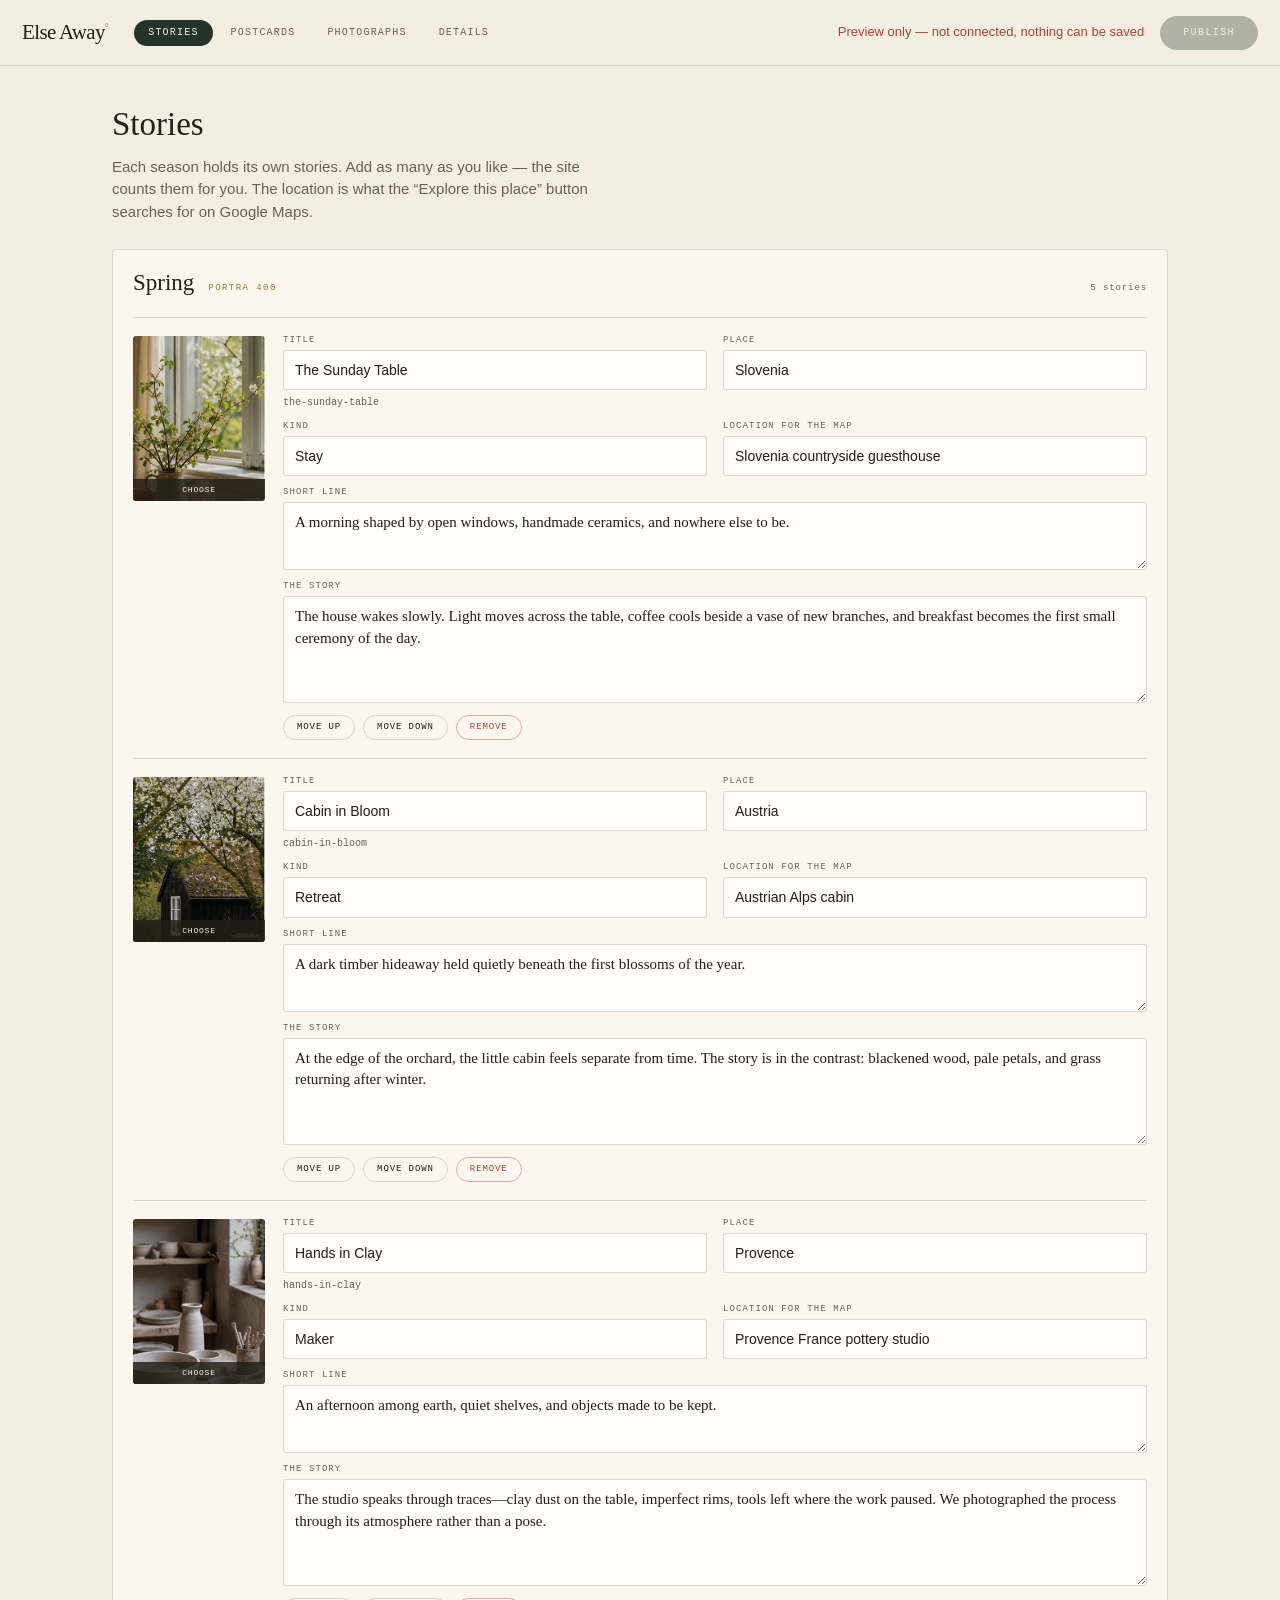
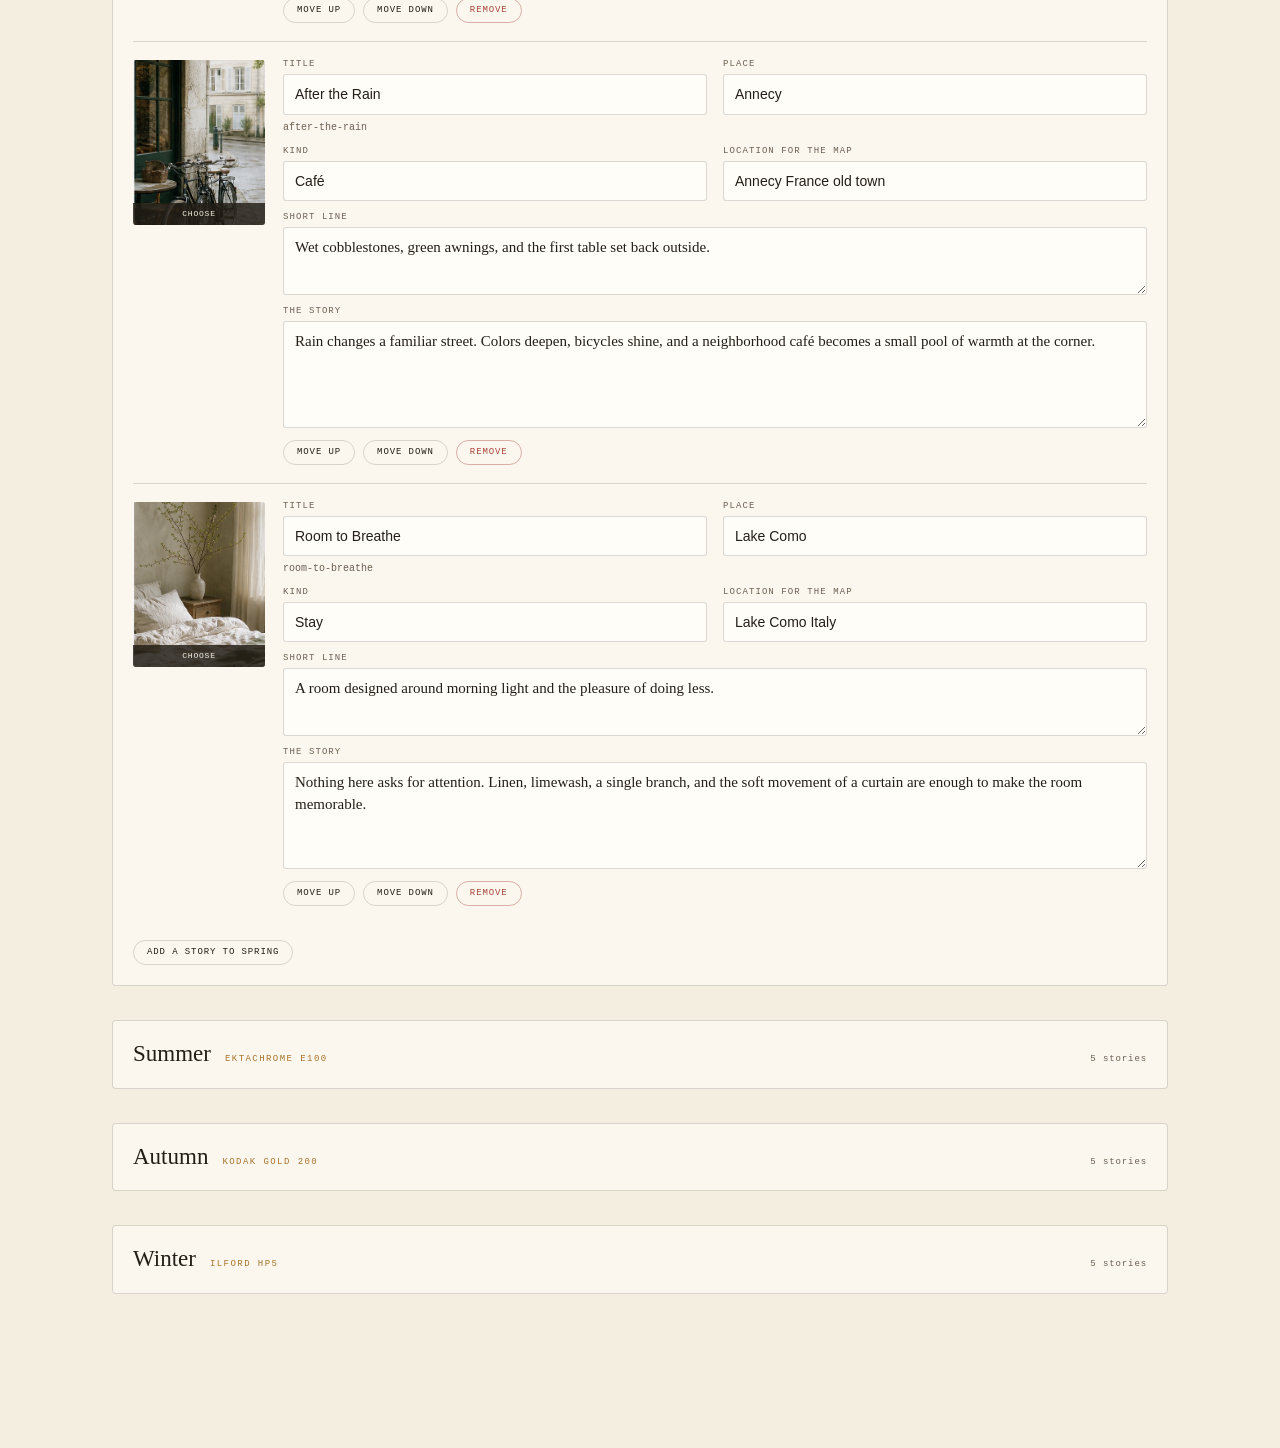
==== admin/index.html @ 86875aea "Phase 4: the studio, and the backend it runs on Everything that does not need a Cloudflare account, " ====
<!doctype html>
<html lang="en">
<head>
  <meta charset="utf-8">
  <meta name="viewport" content="width=device-width, initial-scale=1">
  <meta name="robots" content="noindex, nofollow">
  <title>Else Away — Studio</title>
  <link rel="icon" href="../assets/favicon.svg" type="image/svg+xml">
  <link rel="stylesheet" href="admin.css">
  <script src="admin.js" type="module" defer></script>
</head>
<body>
  <a class="skip-link" href="#workspace">Skip to the editor</a>

  <header class="bar">
    <span class="wordmark">Else Away<i>°</i></span>
    <nav class="tabs" aria-label="Sections">
      <button type="button" class="tab" data-view="stories" aria-current="true">Stories</button>
      <button type="button" class="tab" data-view="postcards">Postcards</button>
      <button type="button" class="tab" data-view="photos">Photographs</button>
      <button type="button" class="tab" data-view="details">Details</button>
    </nav>
    <div class="bar-actions">
      <p class="status" role="status" data-status></p>
      <button type="button" class="publish" data-publish disabled>Publish</button>
    </div>
  </header>

  <main id="workspace" class="workspace" data-workspace>
    <p class="loading">Opening your studio…</p>
  </main>

  <div class="dialog-backdrop" data-picker hidden>
    <div class="dialog" role="dialog" aria-modal="true" aria-labelledby="picker-title">
      <div class="dialog-head">
        <h2 id="picker-title">Choose a photograph</h2>
        <button type="button" class="ghost" data-picker-close>Close</button>
      </div>
      <label class="upload">
        <input type="file" accept="image/*" multiple data-upload-input>
        <span>Upload from your computer</span>
        <small>Large photographs are resized before they are sent, so this works on any connection.</small>
      </label>
      <div class="picker-grid" data-picker-grid></div>
    </div>
  </div>
</body>
</html>
---- admin/admin.css ----
/* The studio. It borrows the site's paper, ink and serif so that editing Else
   Away feels like part of Else Away, but it stays plainer than the site: this
   is a workroom, not a shopfront. */

:root {
  --paper: #f4eee1;
  --card: #fbf7ee;
  --ink: #231e17;
  --muted: #6b6052;
  --line: rgba(35, 30, 23, .16);
  --green: #25342b;
  --amber: #a8742c;
  --danger: #a8443a;
  --serif: Iowan Old Style, Baskerville, "Times New Roman", serif;
  --sans: Inter, "Helvetica Neue", Arial, sans-serif;
  --mono: ui-monospace, "SF Mono", SFMono-Regular, Menlo, Consolas, monospace;
}

* { box-sizing: border-box; }
body { margin: 0; background: var(--paper); color: var(--ink); font: 15px/1.5 var(--sans); }
h1, h2, h3 { font-family: var(--serif); font-weight: 400; }
button { font: inherit; color: inherit; cursor: pointer; }
:where(a, button, input, textarea, select):focus-visible { outline: 2px solid var(--ink); outline-offset: 3px; }

.skip-link { position: fixed; z-index: 100; top: 8px; left: 8px; padding: 10px 14px; background: white; transform: translateY(-150%); }
.skip-link:focus { transform: none; }

.bar { position: sticky; z-index: 20; top: 0; display: flex; gap: 26px; align-items: center; padding: 0 22px; height: 66px; background: rgba(244,238,225,.94); backdrop-filter: blur(12px); border-bottom: 1px solid var(--line); }
.wordmark { font: 21px var(--serif); letter-spacing: -.03em; }
.wordmark i { color: var(--amber); font-style: normal; font-size: 10px; vertical-align: super; }
.tabs { display: flex; gap: 4px; }
.tab { padding: 8px 14px; border: 0; border-radius: 999px; background: transparent; color: var(--muted); font: 500 10px/1 var(--mono); letter-spacing: .12em; text-transform: uppercase; }
.tab:hover { color: var(--ink); }
.tab[aria-current="true"] { background: var(--green); color: #f1ead9; }
.bar-actions { display: flex; gap: 16px; align-items: center; margin-left: auto; }
.status { margin: 0; color: var(--muted); font: 500 10px/1.4 var(--mono); letter-spacing: .08em; text-transform: uppercase; }
.status[data-tone="error"] { color: var(--danger); text-transform: none; letter-spacing: 0; font-family: var(--sans); font-size: 13px; }
.status[data-tone="saved"] { color: var(--green); }
.publish { padding: 11px 22px; border: 1px solid var(--green); border-radius: 999px; background: var(--green); color: #f1ead9; font: 500 10px/1 var(--mono); letter-spacing: .14em; text-transform: uppercase; transition: opacity .2s; }
.publish[disabled] { opacity: .32; cursor: default; }

.workspace { max-width: 1100px; margin: 0 auto; padding: 34px 22px 120px; }
.loading { color: var(--muted); font-style: italic; font-family: var(--serif); }
.view-head { margin-bottom: 26px; }
.view-head h1 { margin: 0 0 6px; font-size: 33px; }
.view-head p { margin: 0; max-width: 60ch; color: var(--muted); }

.season { margin-bottom: 34px; border: 1px solid var(--line); border-radius: 4px; background: var(--card); }
.season > summary { display: flex; gap: 14px; align-items: baseline; padding: 16px 20px; cursor: pointer; }
.season > summary h2 { margin: 0; font-size: 23px; }
.season-film { color: var(--amber); font: 500 9px/1 var(--mono); letter-spacing: .16em; text-transform: uppercase; }
.season-tally { margin-left: auto; color: var(--muted); font: 500 9px/1 var(--mono); letter-spacing: .1em; }
.season-body { padding: 0 20px 20px; }

.card { display: grid; grid-template-columns: 132px minmax(0, 1fr); gap: 18px; padding: 18px 0; border-top: 1px solid var(--line); }
.thumb { position: relative; aspect-ratio: 4 / 5; overflow: hidden; border-radius: 3px; background: #e6ded0; }
.thumb img { display: block; width: 100%; height: 100%; object-fit: cover; }
.thumb button { position: absolute; inset: auto 0 0; padding: 7px; border: 0; background: rgba(35,30,23,.82); color: #f4eee1; font: 500 8px/1 var(--mono); letter-spacing: .1em; text-transform: uppercase; }
.thumb.is-empty { display: grid; place-items: center; border: 1px dashed var(--line); }

.fields { display: grid; grid-template-columns: repeat(2, minmax(0, 1fr)); gap: 12px 16px; }
.field { display: flex; flex-direction: column; gap: 5px; }
.field.wide { grid-column: 1 / -1; }
.field label { color: var(--muted); font: 500 9px/1 var(--mono); letter-spacing: .12em; text-transform: uppercase; }
.field input, .field textarea, .field select { padding: 9px 11px; border: 1px solid var(--line); border-radius: 3px; background: #fffdf8; color: var(--ink); font: 14px/1.45 var(--sans); }
.field textarea { resize: vertical; min-height: 68px; font-family: var(--serif); font-size: 15px; }
.field small { color: var(--muted); font-size: 11px; }
.field .slug-note { font-family: var(--mono); font-size: 10px; }

.row-actions { display: flex; gap: 8px; grid-column: 1 / -1; }
.ghost { padding: 7px 13px; border: 1px solid var(--line); border-radius: 999px; background: transparent; font: 500 9px/1 var(--mono); letter-spacing: .1em; text-transform: uppercase; }
.ghost:hover { border-color: var(--ink); }
.ghost.danger { color: var(--danger); border-color: rgba(168,68,58,.4); }
.ghost.danger:hover { border-color: var(--danger); }
.add { margin-top: 16px; }

.problems { margin: 0 0 22px; padding: 14px 18px; border-left: 3px solid var(--danger); background: rgba(168,68,58,.07); }
.problems h2 { margin: 0 0 7px; font-size: 15px; font-family: var(--sans); font-weight: 600; }
.problems ul { margin: 0; padding-left: 18px; }
.problems li { color: var(--danger); font-size: 13px; }

.dialog-backdrop { position: fixed; inset: 0; z-index: 40; display: grid; place-items: center; padding: 22px; background: rgba(35,30,23,.55); }
.dialog-backdrop[hidden] { display: none; }
.dialog { width: min(880px, 100%); max-height: 86vh; overflow-y: auto; padding: 22px; border-radius: 5px; background: var(--paper); }
.dialog-head { display: flex; align-items: center; justify-content: space-between; margin-bottom: 16px; }
.dialog-head h2 { margin: 0; font-size: 24px; }
.upload { display: block; padding: 20px; margin-bottom: 20px; border: 1px dashed var(--line); border-radius: 4px; text-align: center; cursor: pointer; }
.upload input { display: block; margin: 0 auto 10px; }
.upload span { display: block; font-family: var(--serif); font-size: 17px; }
.upload small { color: var(--muted); font-size: 12px; }
.picker-grid { display: grid; grid-template-columns: repeat(auto-fill, minmax(132px, 1fr)); gap: 12px; }
.picker-grid button { padding: 0; border: 1px solid var(--line); border-radius: 3px; overflow: hidden; background: none; }
.picker-grid button:hover { border-color: var(--ink); }
.picker-grid img { display: block; width: 100%; aspect-ratio: 1; object-fit: cover; }
.picker-empty { grid-column: 1 / -1; color: var(--muted); font-style: italic; font-family: var(--serif); }

@media (max-width: 820px) {
  .bar { flex-wrap: wrap; height: auto; padding: 12px 16px; gap: 12px; }
  .tabs { order: 3; width: 100%; overflow-x: auto; }
  .bar-actions { margin-left: auto; }
  .card { grid-template-columns: 1fr; }
  .thumb { width: 148px; }
  .fields { grid-template-columns: 1fr; }
}

@media (prefers-reduced-motion: reduce) {
  * { transition-duration: .01ms !important; animation-duration: .01ms !important; }
}
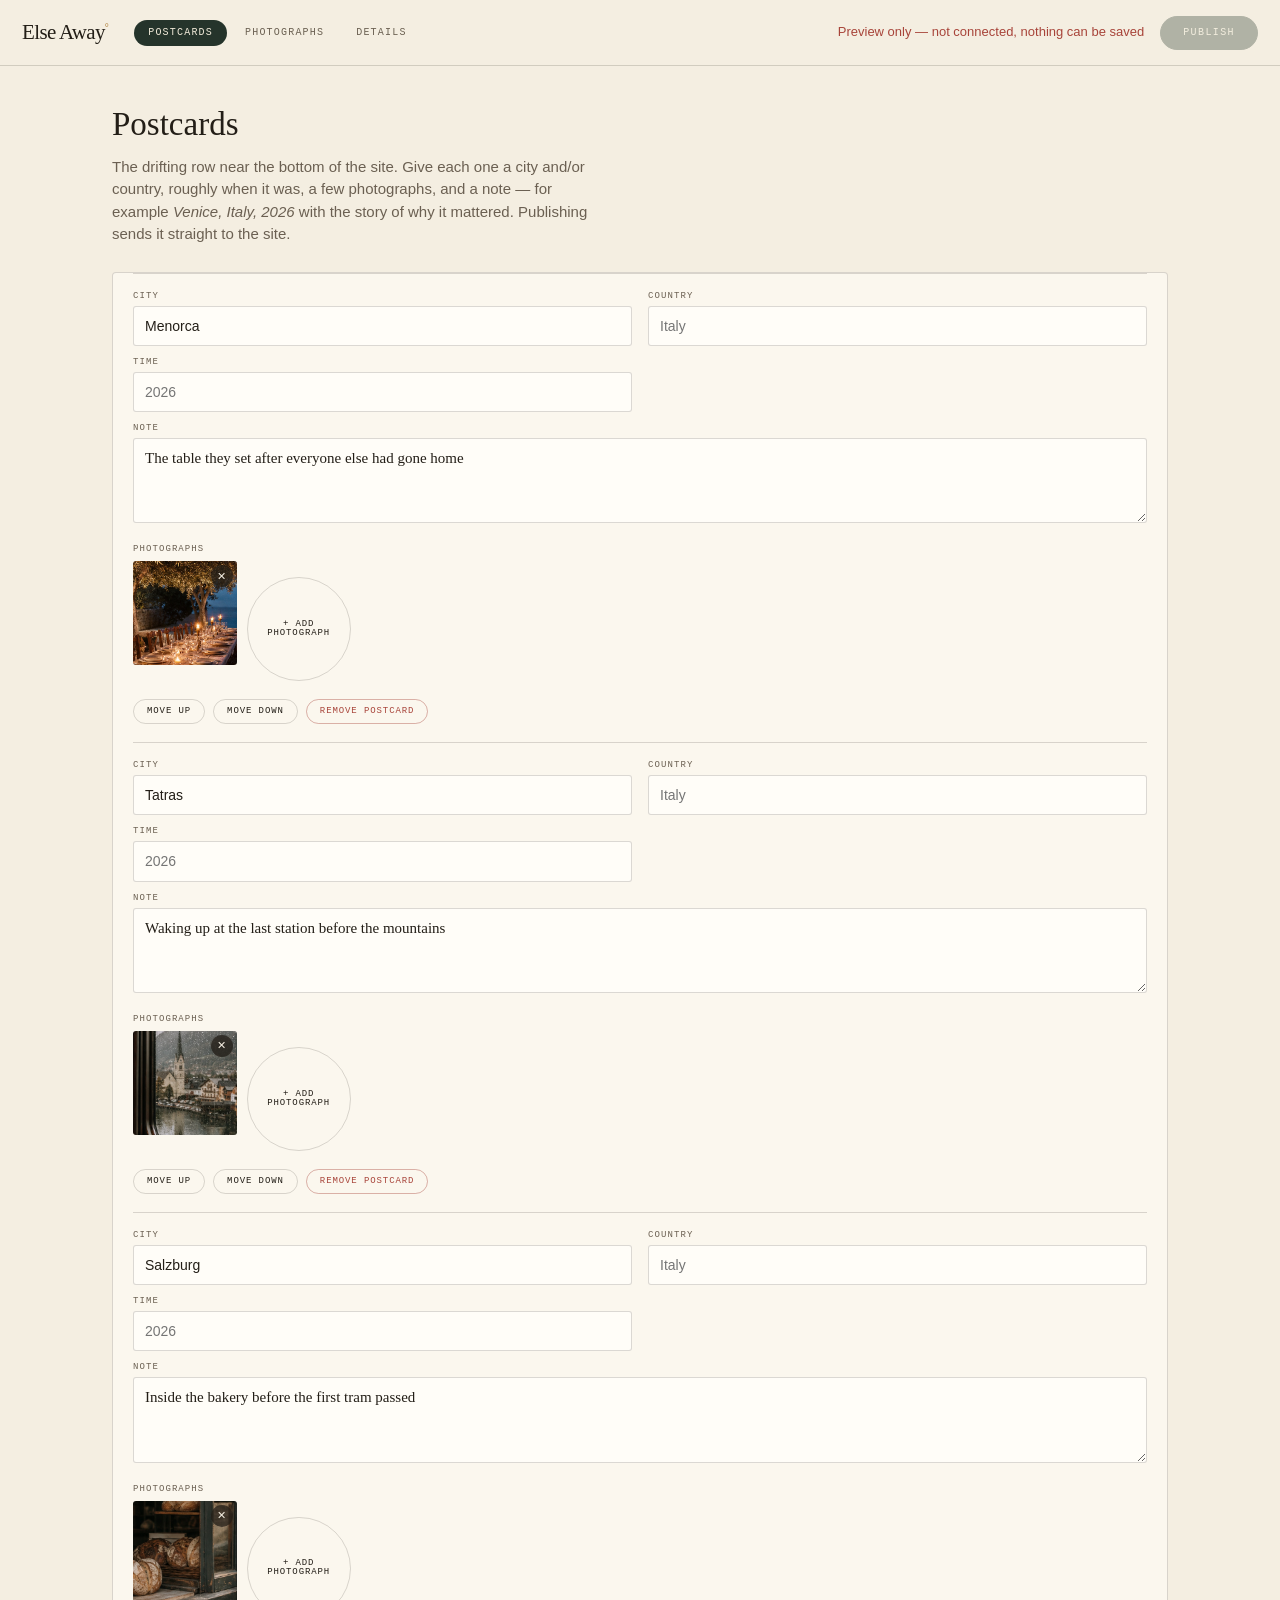
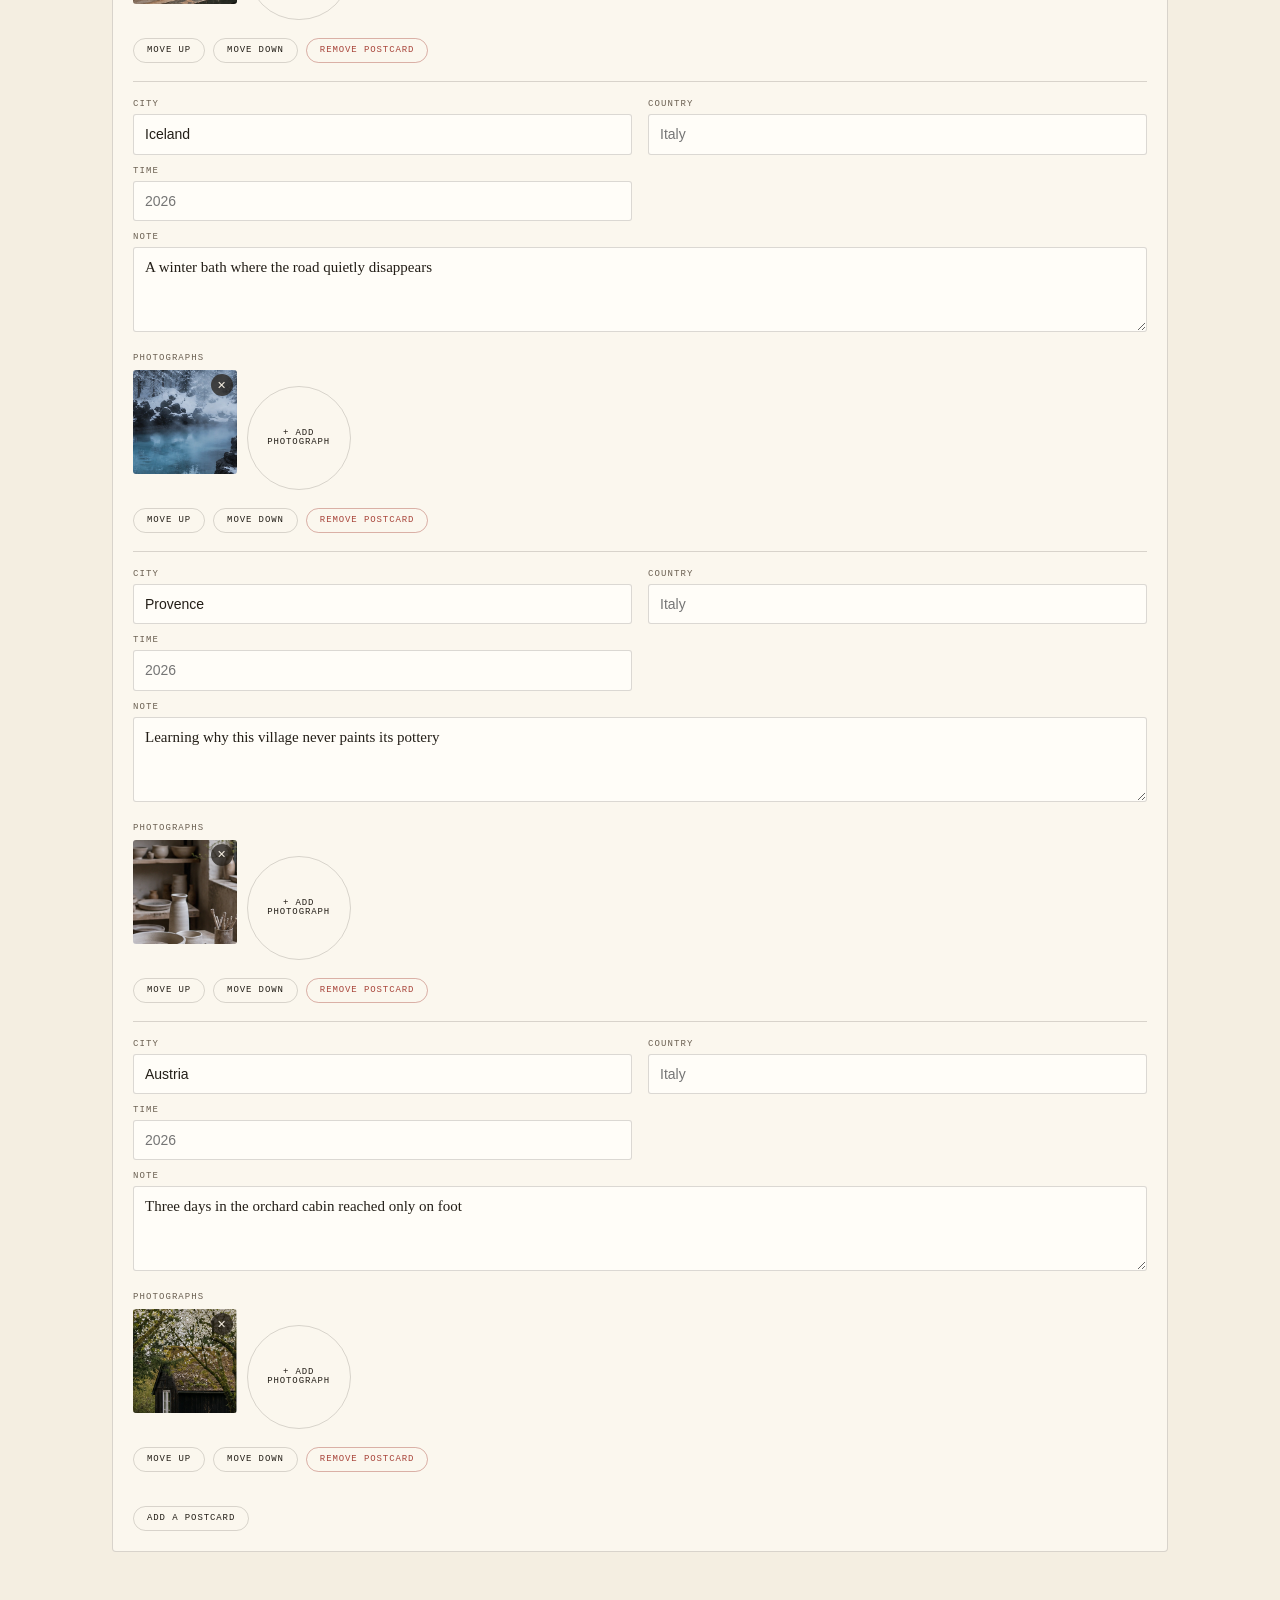
==== commit b6ef4249: "Replace About Me photo, add a second polaroid, and rebuild Postcards - About Me: swap the mirror pol" ====
--- a/admin/index.html
+++ b/admin/index.html
@@ -15,8 +15,7 @@
   <header class="bar">
     <span class="wordmark">Else Away<i>°</i></span>
     <nav class="tabs" aria-label="Sections">
-      <button type="button" class="tab" data-view="stories" aria-current="true">Stories</button>
-      <button type="button" class="tab" data-view="postcards">Postcards</button>
+      <button type="button" class="tab" data-view="postcards" aria-current="true">Postcards</button>
       <button type="button" class="tab" data-view="photos">Photographs</button>
       <button type="button" class="tab" data-view="details">Details</button>
     </nav>
--- a/admin/admin.css
+++ b/admin/admin.css
@@ -74,6 +74,18 @@
 .ghost.danger:hover { border-color: var(--danger); }
 .add { margin-top: 16px; }
 
+/* Postcards have no thumbnail column — their photographs are a gallery of
+   their own, shown beneath the fields instead of beside them. */
+.postcard-card { grid-template-columns: 1fr; }
+.photo-field { grid-column: 1 / -1; display: flex; flex-direction: column; gap: 7px; margin-top: 4px; }
+.photo-field > label { color: var(--muted); font: 500 9px/1 var(--mono); letter-spacing: .12em; text-transform: uppercase; }
+.photo-grid { display: grid; grid-template-columns: repeat(auto-fill, minmax(100px, 1fr)); gap: 10px; }
+.photo-thumb { position: relative; aspect-ratio: 1; overflow: hidden; border-radius: 3px; background: #e6ded0; }
+.photo-thumb img { display: block; width: 100%; height: 100%; object-fit: cover; }
+.photo-thumb button { position: absolute; top: 4px; right: 4px; width: 22px; height: 22px; padding: 0; border: 0; border-radius: 50%; background: rgba(35,30,23,.75); color: #f4eee1; font-size: 11px; line-height: 1; }
+.photo-thumb button:hover { background: var(--danger); }
+.photo-add { aspect-ratio: 1; display: grid; place-items: center; text-align: center; }
+
 .problems { margin: 0 0 22px; padding: 14px 18px; border-left: 3px solid var(--danger); background: rgba(168,68,58,.07); }
 .problems h2 { margin: 0 0 7px; font-size: 15px; font-family: var(--sans); font-weight: 600; }
 .problems ul { margin: 0; padding-left: 18px; }
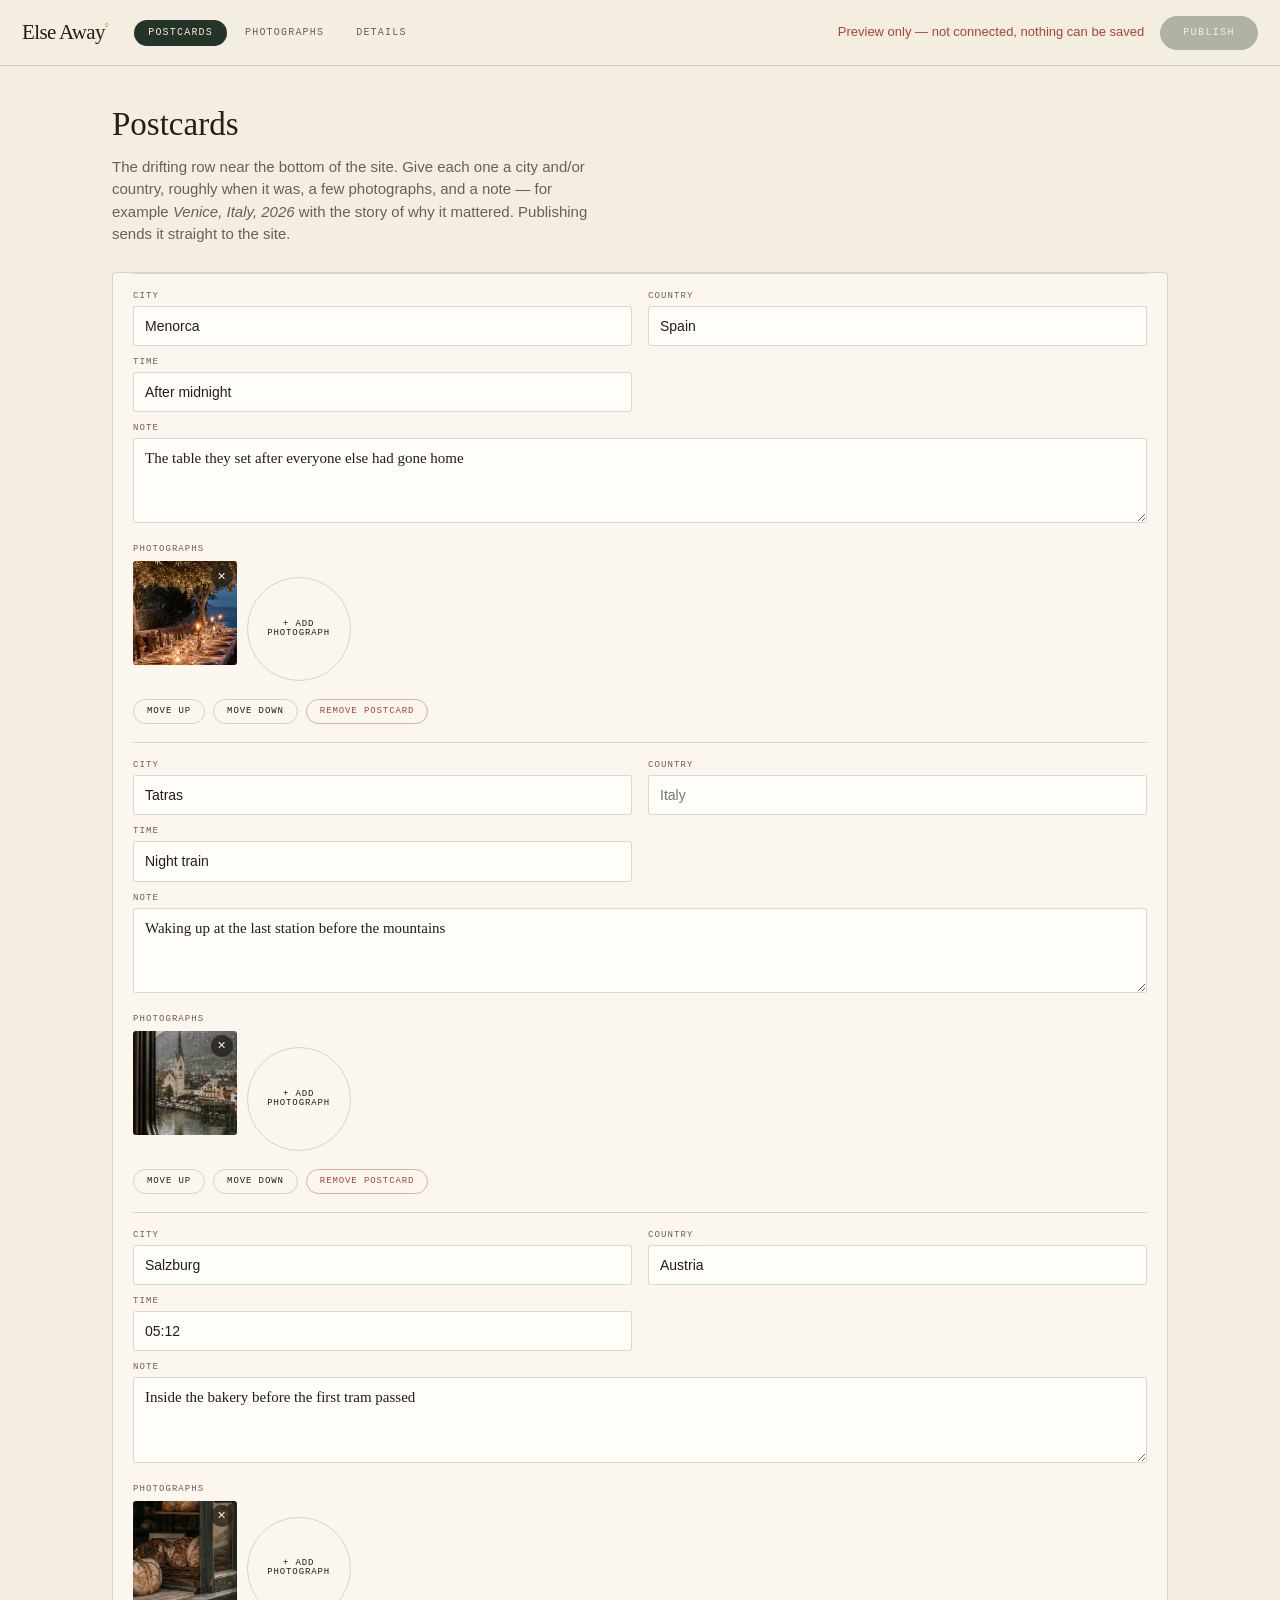
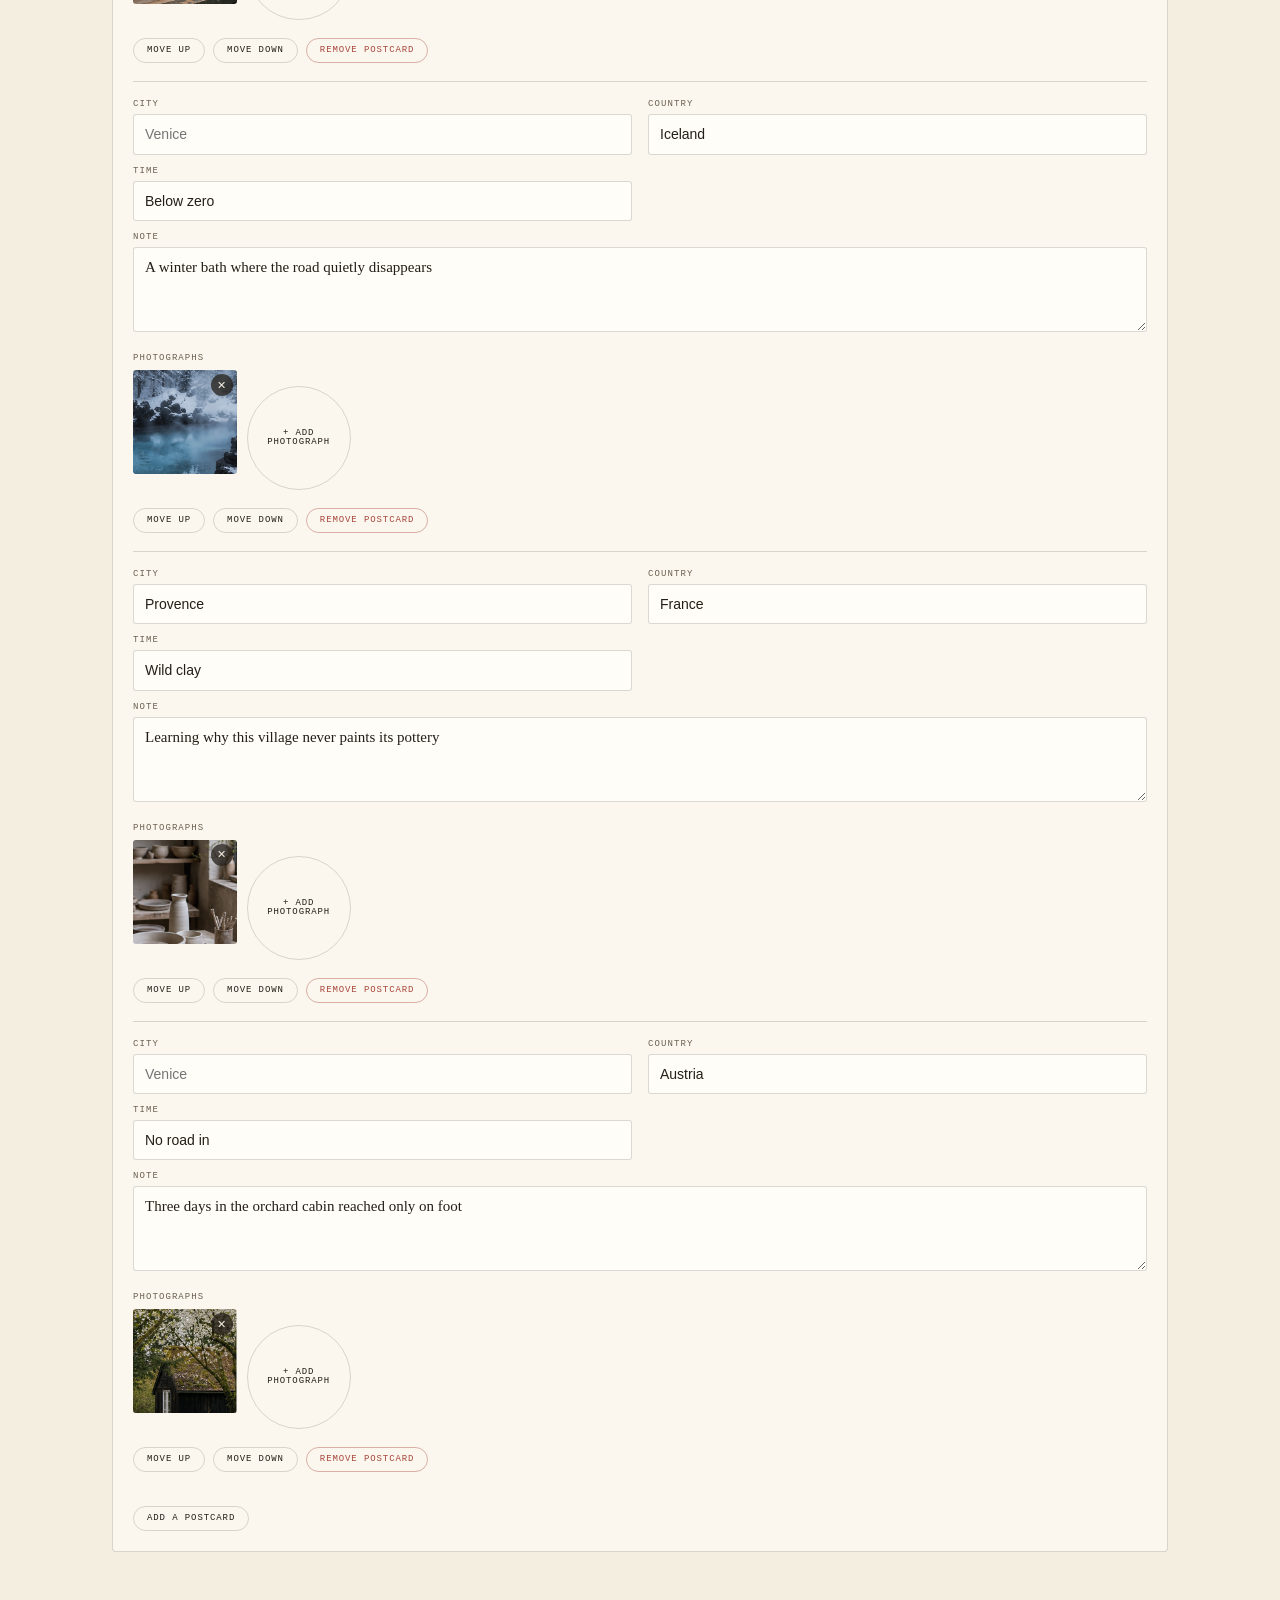
==== commit 62b04806: "Version assets to prevent stale browser cache" ====
--- a/admin/index.html
+++ b/admin/index.html
@@ -6,8 +6,9 @@
   <meta name="robots" content="noindex, nofollow">
   <title>Else Away — Studio</title>
   <link rel="icon" href="../assets/favicon.svg" type="image/svg+xml">
-  <link rel="stylesheet" href="admin.css">
-  <script src="admin.js" type="module" defer></script>
+  <!-- Bump this asset version whenever Studio CSS or JavaScript changes. -->
+  <link rel="stylesheet" href="/admin/admin.css?v=20260803.1">
+  <script src="/admin/admin.js?v=20260803.1" type="module" defer></script>
 </head>
 <body>
   <a class="skip-link" href="#workspace">Skip to the editor</a>
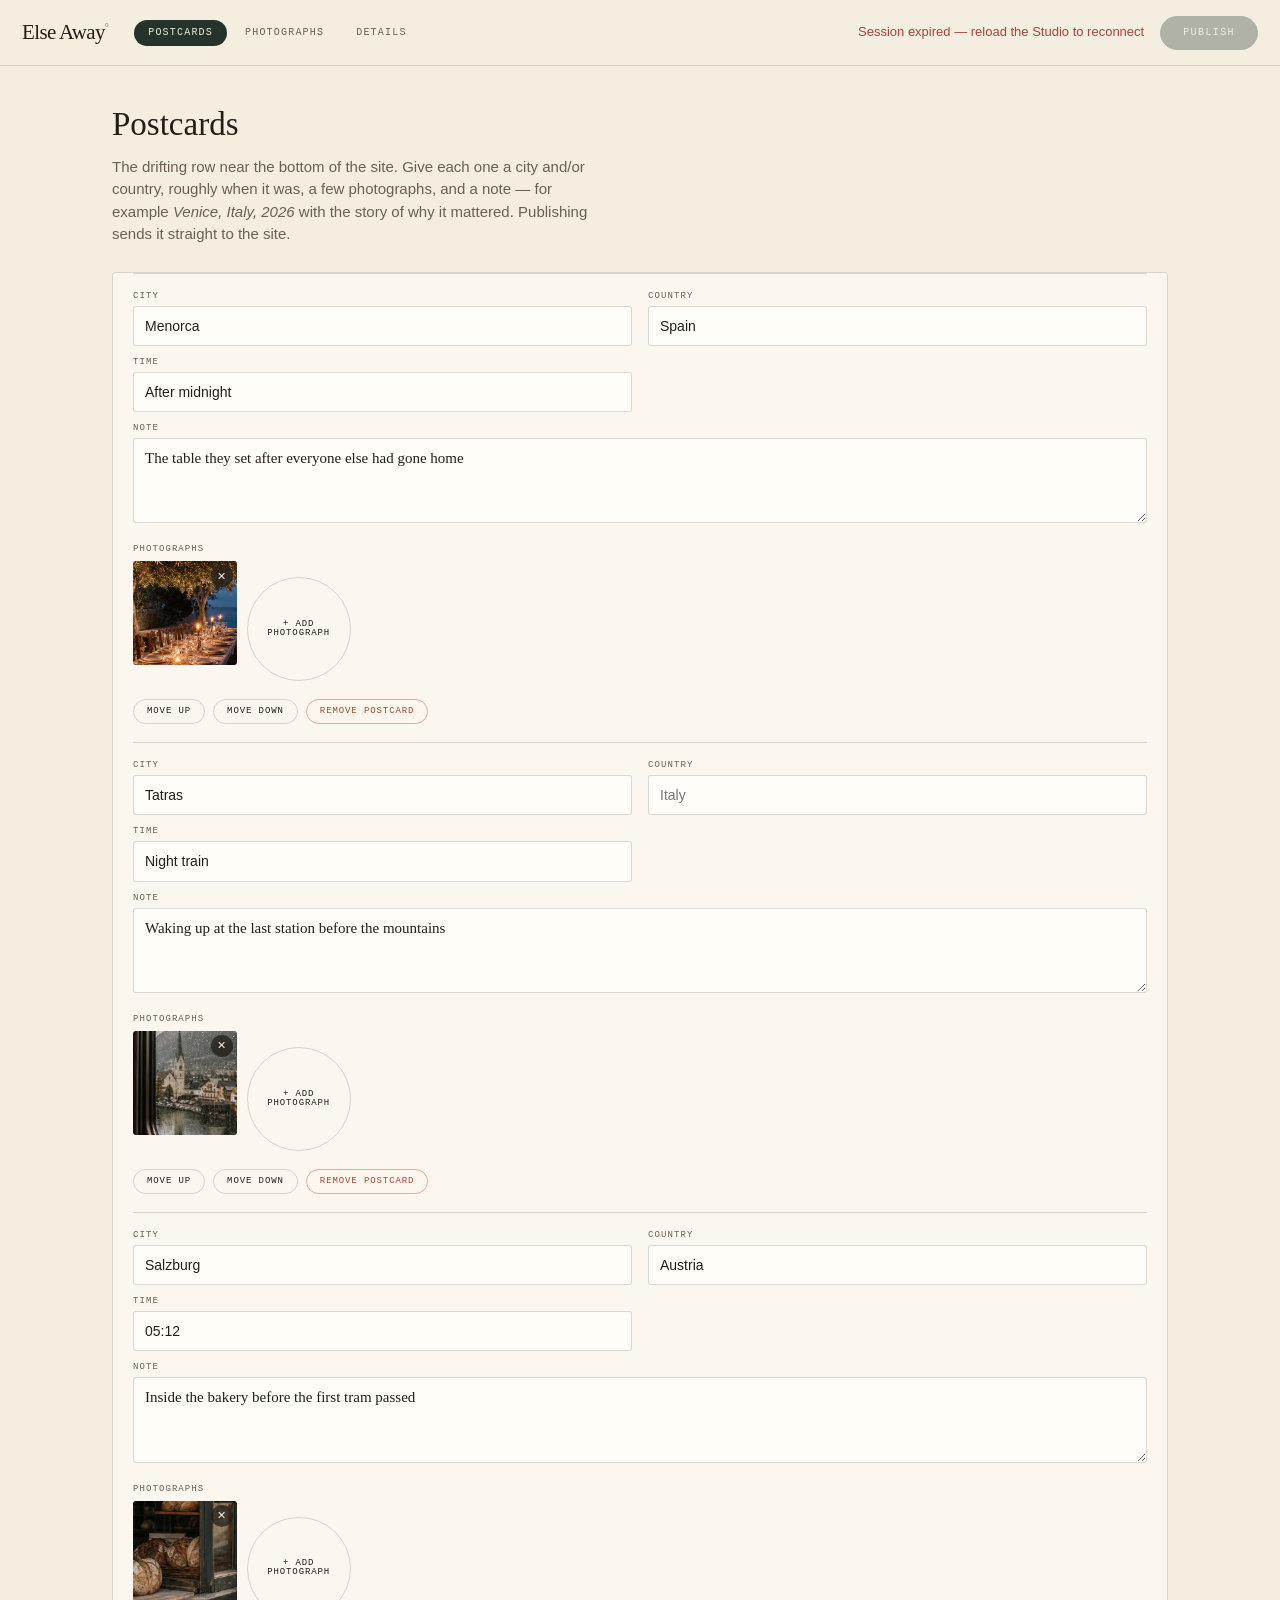
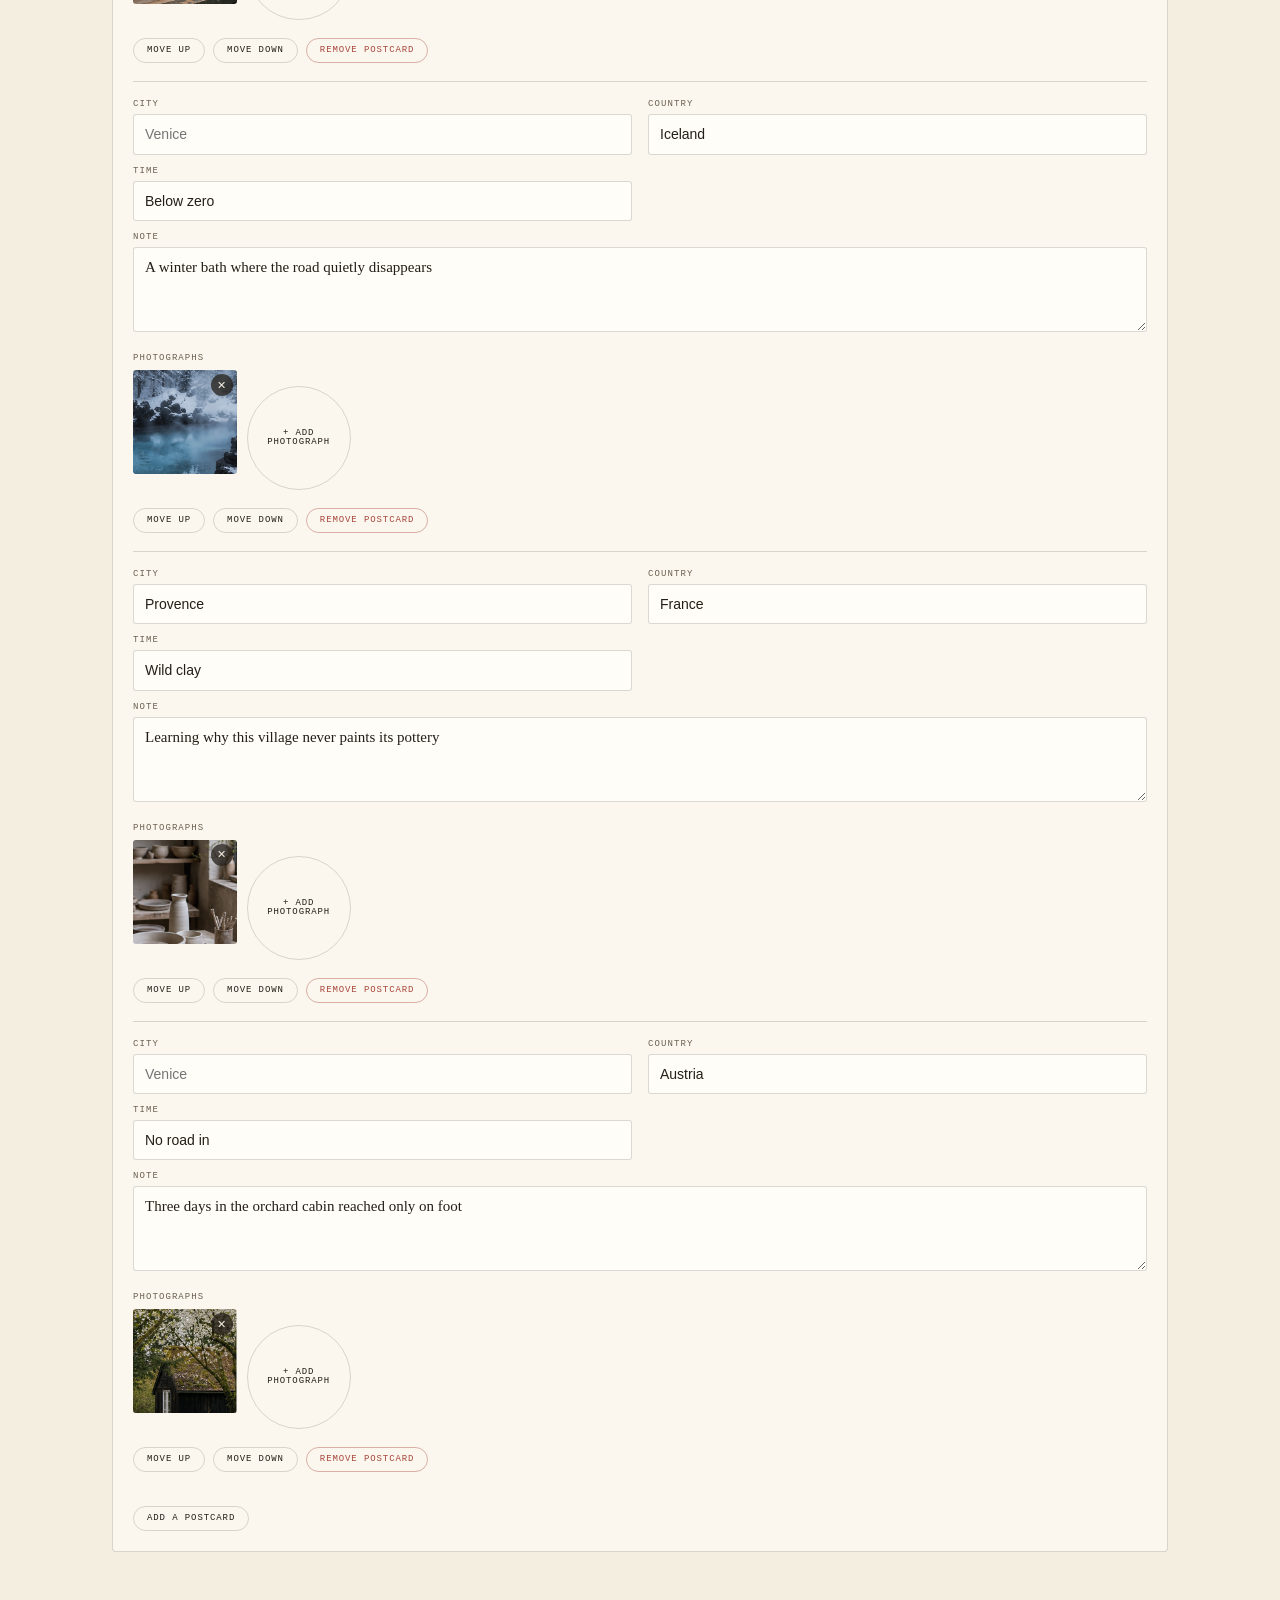
==== commit 749409f7: "Make photo uploads clear and Safari compatible" ====
--- a/admin/index.html
+++ b/admin/index.html
@@ -7,8 +7,8 @@
   <title>Else Away — Studio</title>
   <link rel="icon" href="../assets/favicon.svg" type="image/svg+xml">
   <!-- Bump this asset version whenever Studio CSS or JavaScript changes. -->
-  <link rel="stylesheet" href="/admin/admin.css?v=20260803.1">
-  <script src="/admin/admin.js?v=20260803.1" type="module" defer></script>
+  <link rel="stylesheet" href="/admin/admin.css?v=20260803.2">
+  <script src="/admin/admin.js?v=20260803.2" type="module" defer></script>
 </head>
 <body>
   <a class="skip-link" href="#workspace">Skip to the editor</a>
@@ -38,9 +38,11 @@
       </div>
       <label class="upload">
         <input type="file" accept="image/*" multiple data-upload-input>
-        <span>Upload from your computer</span>
-        <small>Large photographs are resized before they are sent, so this works on any connection.</small>
+        <span class="upload-action" data-upload-action>Choose &amp; upload photographs</span>
+        <span class="upload-title">From your computer</span>
+        <small>Upload starts automatically after you choose. Large photographs are resized before they are sent.</small>
       </label>
+      <button type="button" class="reconnect" data-reconnect hidden>Reload Studio to reconnect</button>
       <div class="picker-grid" data-picker-grid></div>
     </div>
   </div>
--- a/admin/admin.css
+++ b/admin/admin.css
@@ -96,10 +96,18 @@
 .dialog { width: min(880px, 100%); max-height: 86vh; overflow-y: auto; padding: 22px; border-radius: 5px; background: var(--paper); }
 .dialog-head { display: flex; align-items: center; justify-content: space-between; margin-bottom: 16px; }
 .dialog-head h2 { margin: 0; font-size: 24px; }
-.upload { display: block; padding: 20px; margin-bottom: 20px; border: 1px dashed var(--line); border-radius: 4px; text-align: center; cursor: pointer; }
-.upload input { display: block; margin: 0 auto 10px; }
-.upload span { display: block; font-family: var(--serif); font-size: 17px; }
-.upload small { color: var(--muted); font-size: 12px; }
+.upload { position: relative; display: block; padding: 24px 20px; margin-bottom: 20px; border: 1px dashed rgba(35,30,23,.28); border-radius: 4px; text-align: center; cursor: pointer; transition: border-color .16s, background .16s; }
+.upload:hover { border-color: var(--ink); background: rgba(255,255,255,.35); }
+.upload input { position: absolute; width: 1px; height: 1px; margin: -1px; overflow: hidden; clip: rect(0 0 0 0); white-space: nowrap; }
+.upload-action { display: inline-flex; align-items: center; justify-content: center; min-height: 40px; padding: 0 18px; border-radius: 999px; background: var(--green); color: #f1ead9; font: 500 10px/1 var(--mono); letter-spacing: .11em; text-transform: uppercase; }
+.upload-title { display: block; margin-top: 11px; font-family: var(--serif); font-size: 17px; }
+.upload small { display: block; margin-top: 3px; color: var(--muted); font-size: 12px; }
+.upload:focus-within .upload-action { outline: 2px solid var(--ink); outline-offset: 3px; }
+.upload.is-disabled { cursor: not-allowed; opacity: .58; }
+.upload.is-disabled:hover { border-color: rgba(35,30,23,.28); background: transparent; }
+.reconnect { display: block; margin: -4px auto 20px; padding: 10px 16px; border: 1px solid var(--danger); border-radius: 999px; background: transparent; color: var(--danger); font: 600 10px/1 var(--mono); letter-spacing: .1em; text-transform: uppercase; }
+.reconnect[hidden] { display: none; }
+.reconnect:hover { background: rgba(168,68,58,.07); }
 .picker-grid { display: grid; grid-template-columns: repeat(auto-fill, minmax(132px, 1fr)); gap: 12px; }
 .picker-grid button { padding: 0; border: 1px solid var(--line); border-radius: 3px; overflow: hidden; background: none; }
 .picker-grid button:hover { border-color: var(--ink); }
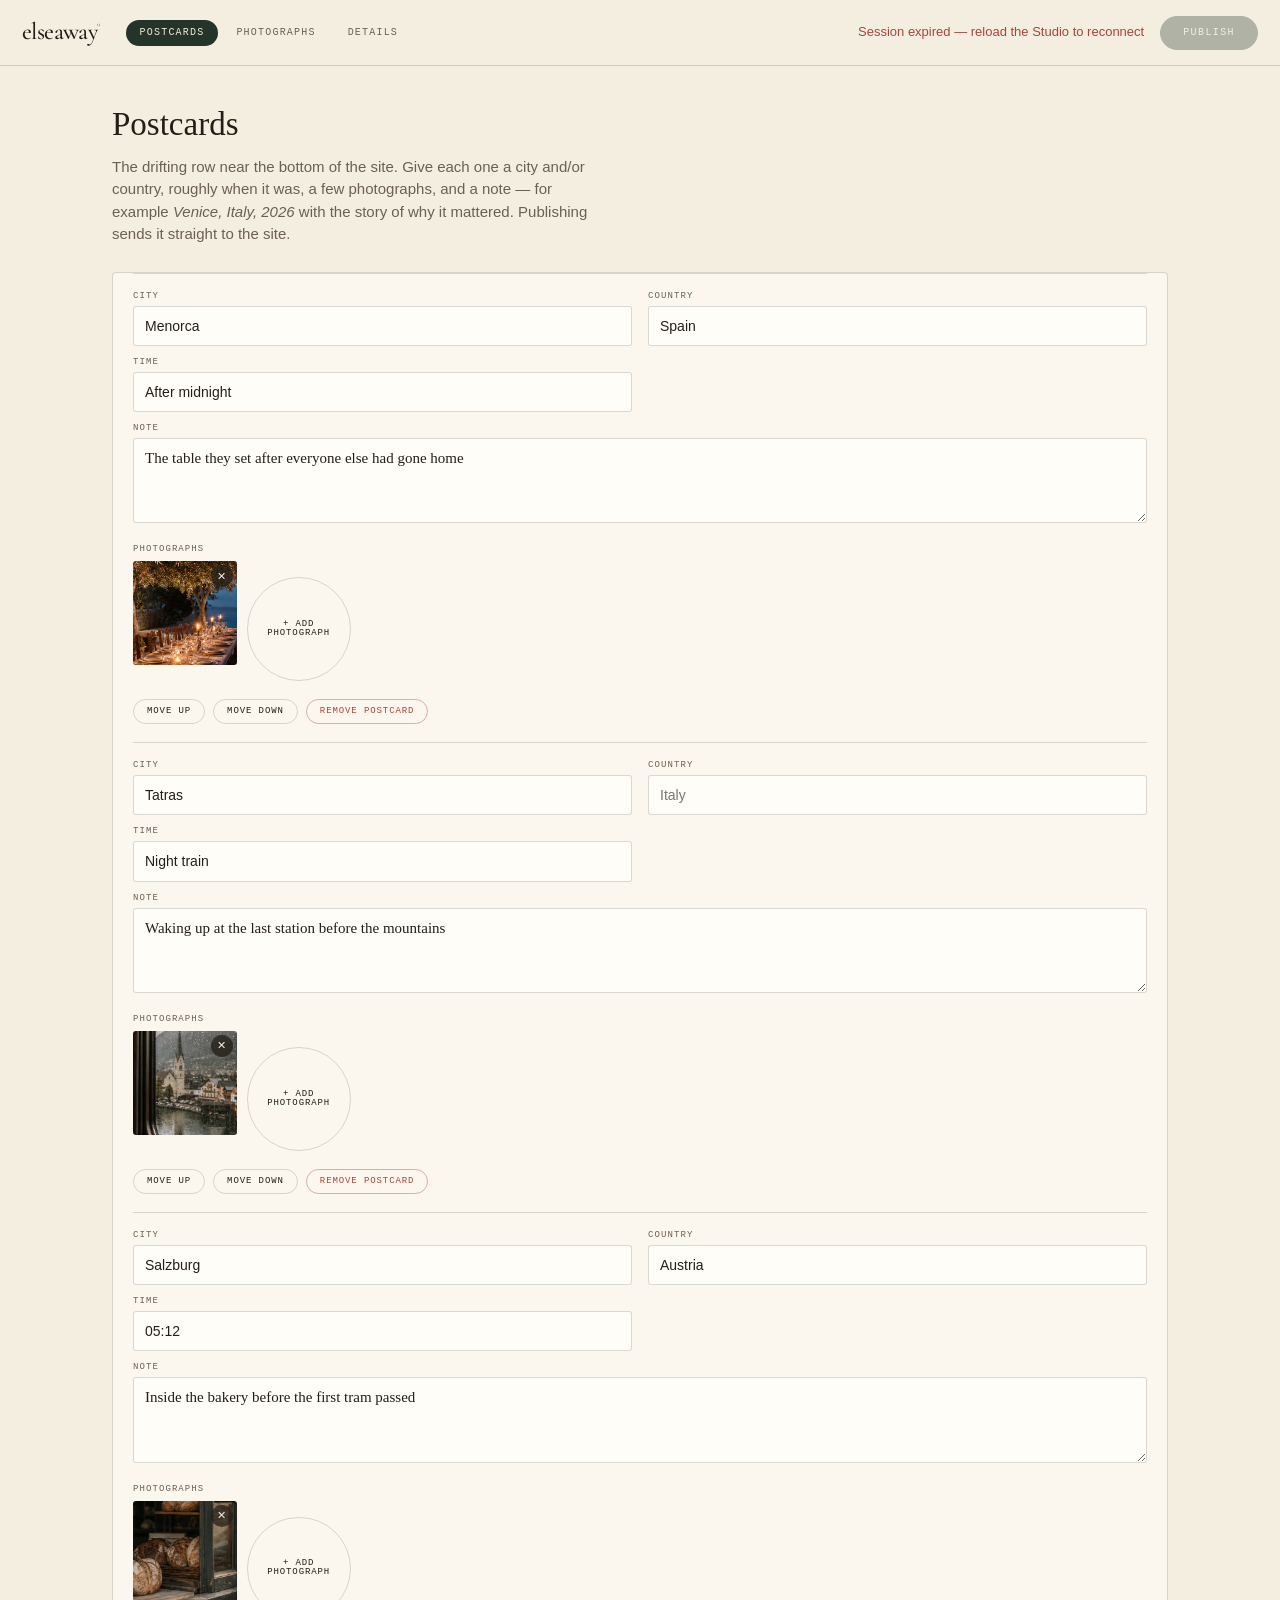
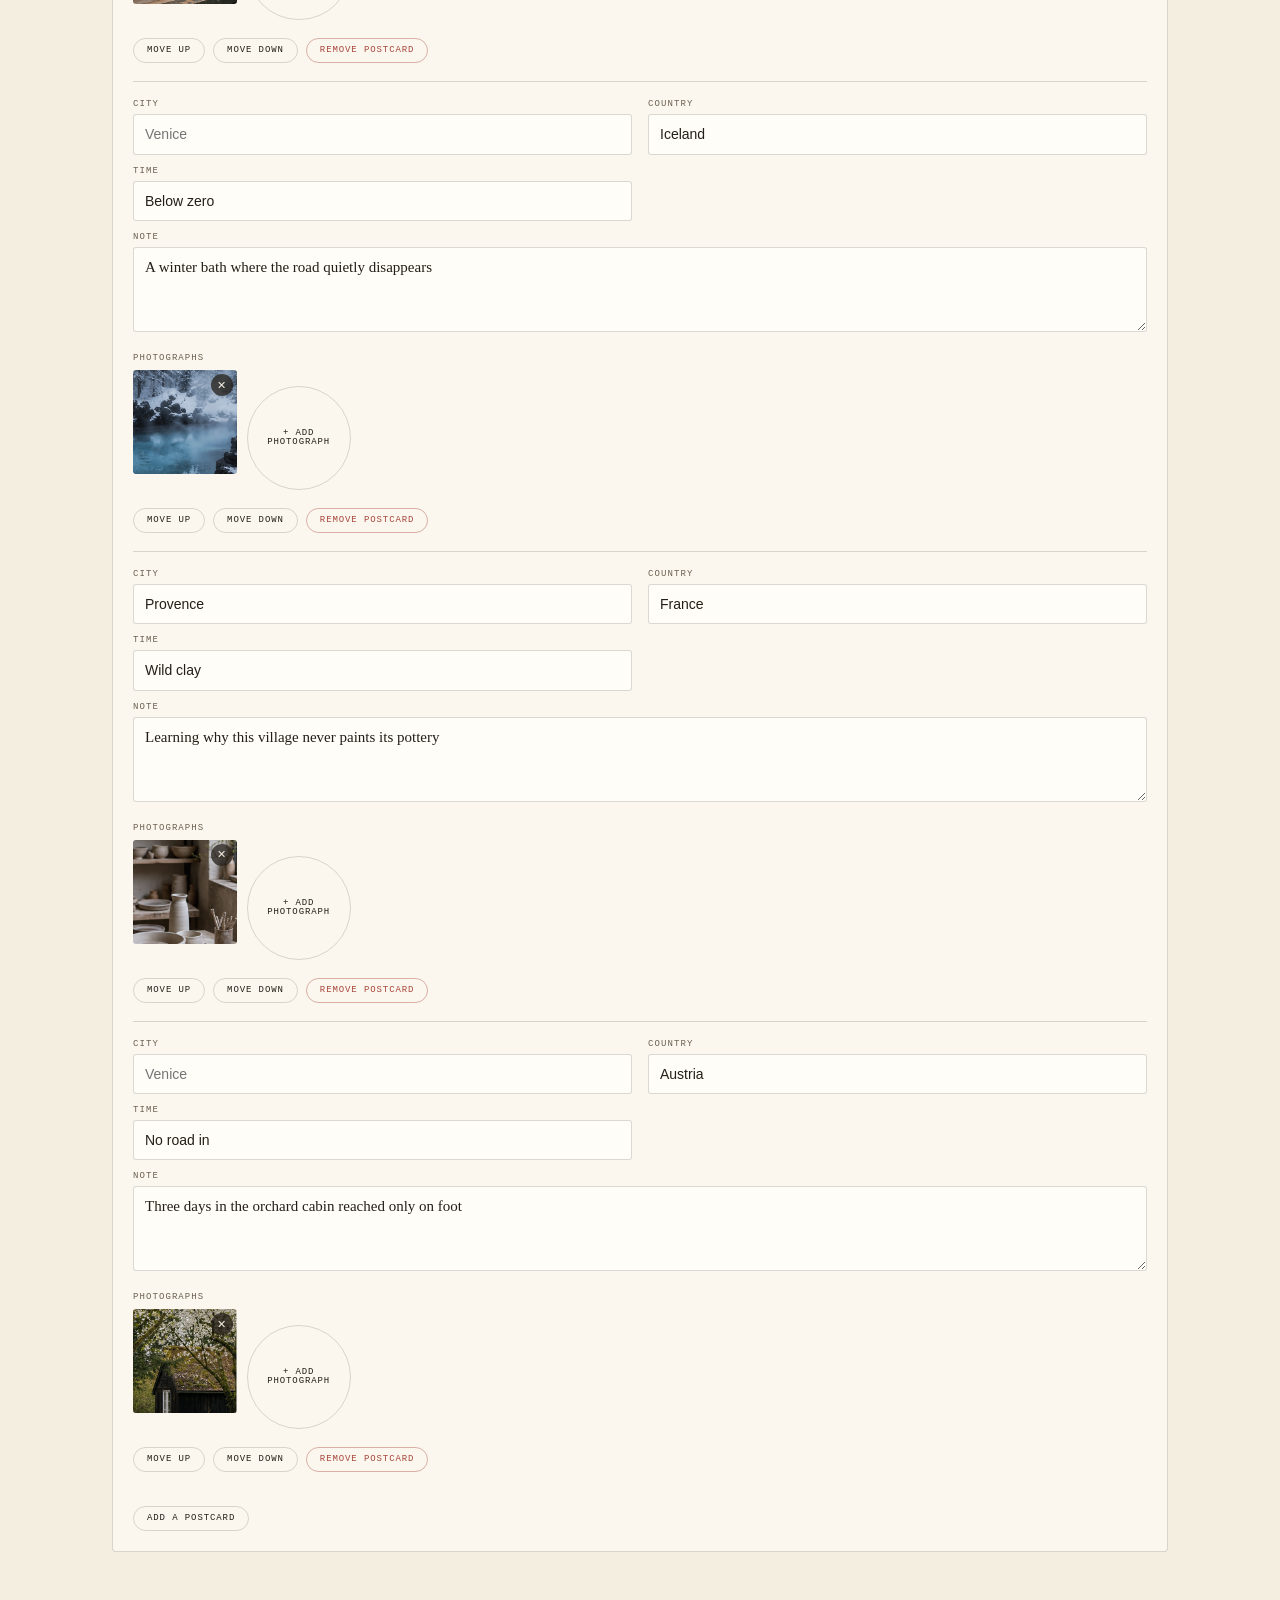
==== commit 4c7fede1: "Rename the brand to one lowercase word: elseaway The wordmark was "Else Away" set in the system seri" ====
--- a/admin/index.html
+++ b/admin/index.html
@@ -4,17 +4,17 @@
   <meta charset="utf-8">
   <meta name="viewport" content="width=device-width, initial-scale=1">
   <meta name="robots" content="noindex, nofollow">
-  <title>Else Away — Studio</title>
+  <title>elseaway — Studio</title>
   <link rel="icon" href="../assets/favicon.svg" type="image/svg+xml">
   <!-- Bump this asset version whenever Studio CSS or JavaScript changes. -->
-  <link rel="stylesheet" href="/admin/admin.css?v=20260803.2">
+  <link rel="stylesheet" href="/admin/admin.css?v=20260810.1">
   <script src="/admin/admin.js?v=20260803.2" type="module" defer></script>
 </head>
 <body>
   <a class="skip-link" href="#workspace">Skip to the editor</a>
 
   <header class="bar">
-    <span class="wordmark">Else Away<i>°</i></span>
+    <span class="wordmark">elseaway<i>°</i></span>
     <nav class="tabs" aria-label="Sections">
       <button type="button" class="tab" data-view="postcards" aria-current="true">Postcards</button>
       <button type="button" class="tab" data-view="photos">Photographs</button>
--- a/admin/admin.css
+++ b/admin/admin.css
@@ -1,6 +1,6 @@
-/* The studio. It borrows the site's paper, ink and serif so that editing Else
-   Away feels like part of Else Away, but it stays plainer than the site: this
-   is a workroom, not a shopfront. */
+/* The studio. It borrows the site's paper, ink and serif so that editing
+   elseaway feels like part of elseaway, but it stays plainer than the site:
+   this is a workroom, not a shopfront. */
 
 :root {
   --paper: #f4eee1;
@@ -14,6 +14,17 @@
   --serif: Iowan Old Style, Baskerville, "Times New Roman", serif;
   --sans: Inter, "Helvetica Neue", Arial, sans-serif;
   --mono: ui-monospace, "SF Mono", SFMono-Regular, Menlo, Consolas, monospace;
+  --display: "Cormorant Garamond", Iowan Old Style, Baskerville, "Times New Roman", serif;
+}
+
+/* Same wordmark face the site uses, same self-hosted file. */
+@font-face {
+  font-family: "Cormorant Garamond";
+  font-style: normal;
+  font-weight: 400 600;
+  font-display: swap;
+  src: url("/assets/cormorant-garamond-latin.woff2") format("woff2");
+  unicode-range: U+0000-00FF, U+0131, U+0152-0153, U+02BB-02BC, U+02C6, U+02DA, U+02DC, U+0304, U+0308, U+0329, U+2000-206F, U+20AC, U+2122, U+2191, U+2193, U+2212, U+2215, U+FEFF, U+FFFD;
 }
 
 * { box-sizing: border-box; }
@@ -26,7 +37,7 @@
 .skip-link:focus { transform: none; }
 
 .bar { position: sticky; z-index: 20; top: 0; display: flex; gap: 26px; align-items: center; padding: 0 22px; height: 66px; background: rgba(244,238,225,.94); backdrop-filter: blur(12px); border-bottom: 1px solid var(--line); }
-.wordmark { font: 21px var(--serif); letter-spacing: -.03em; }
+.wordmark { font: 500 24px/1.1 var(--display); letter-spacing: -.025em; }
 .wordmark i { color: var(--amber); font-style: normal; font-size: 10px; vertical-align: super; }
 .tabs { display: flex; gap: 4px; }
 .tab { padding: 8px 14px; border: 0; border-radius: 999px; background: transparent; color: var(--muted); font: 500 10px/1 var(--mono); letter-spacing: .12em; text-transform: uppercase; }
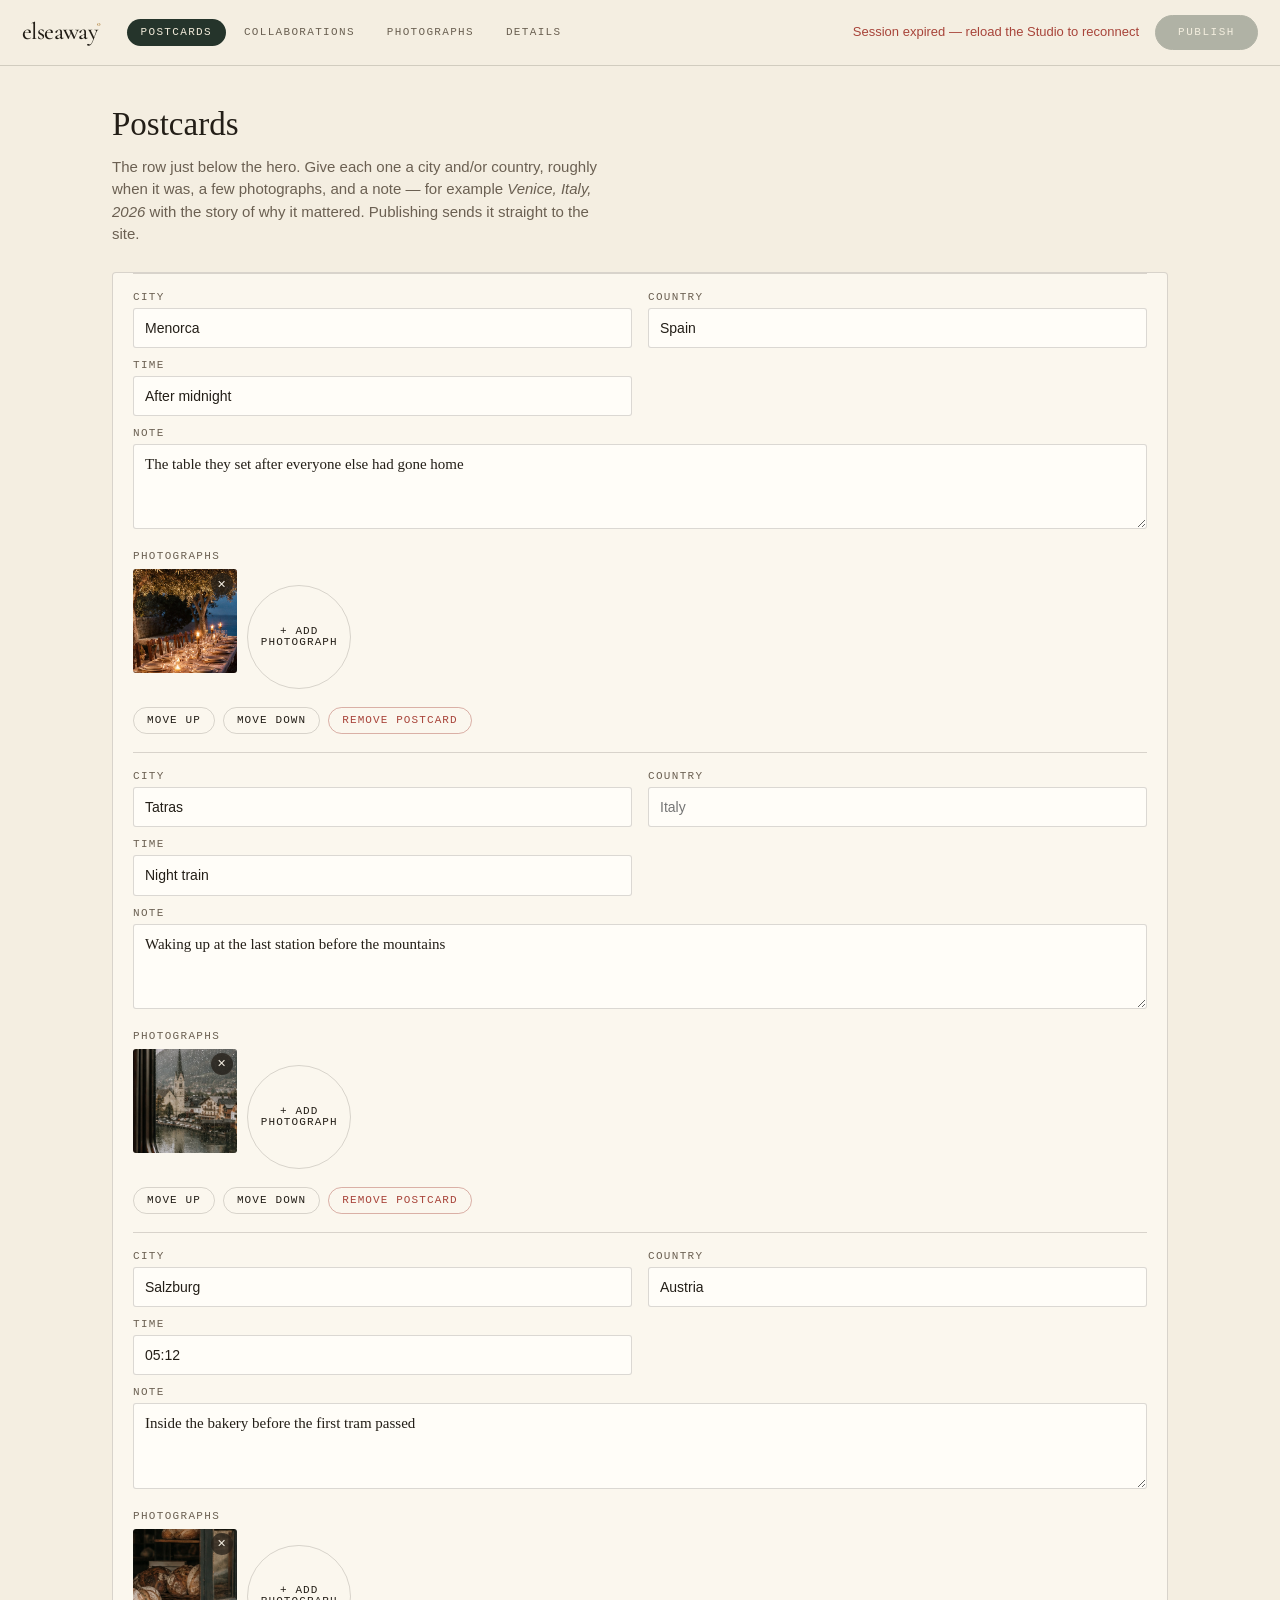
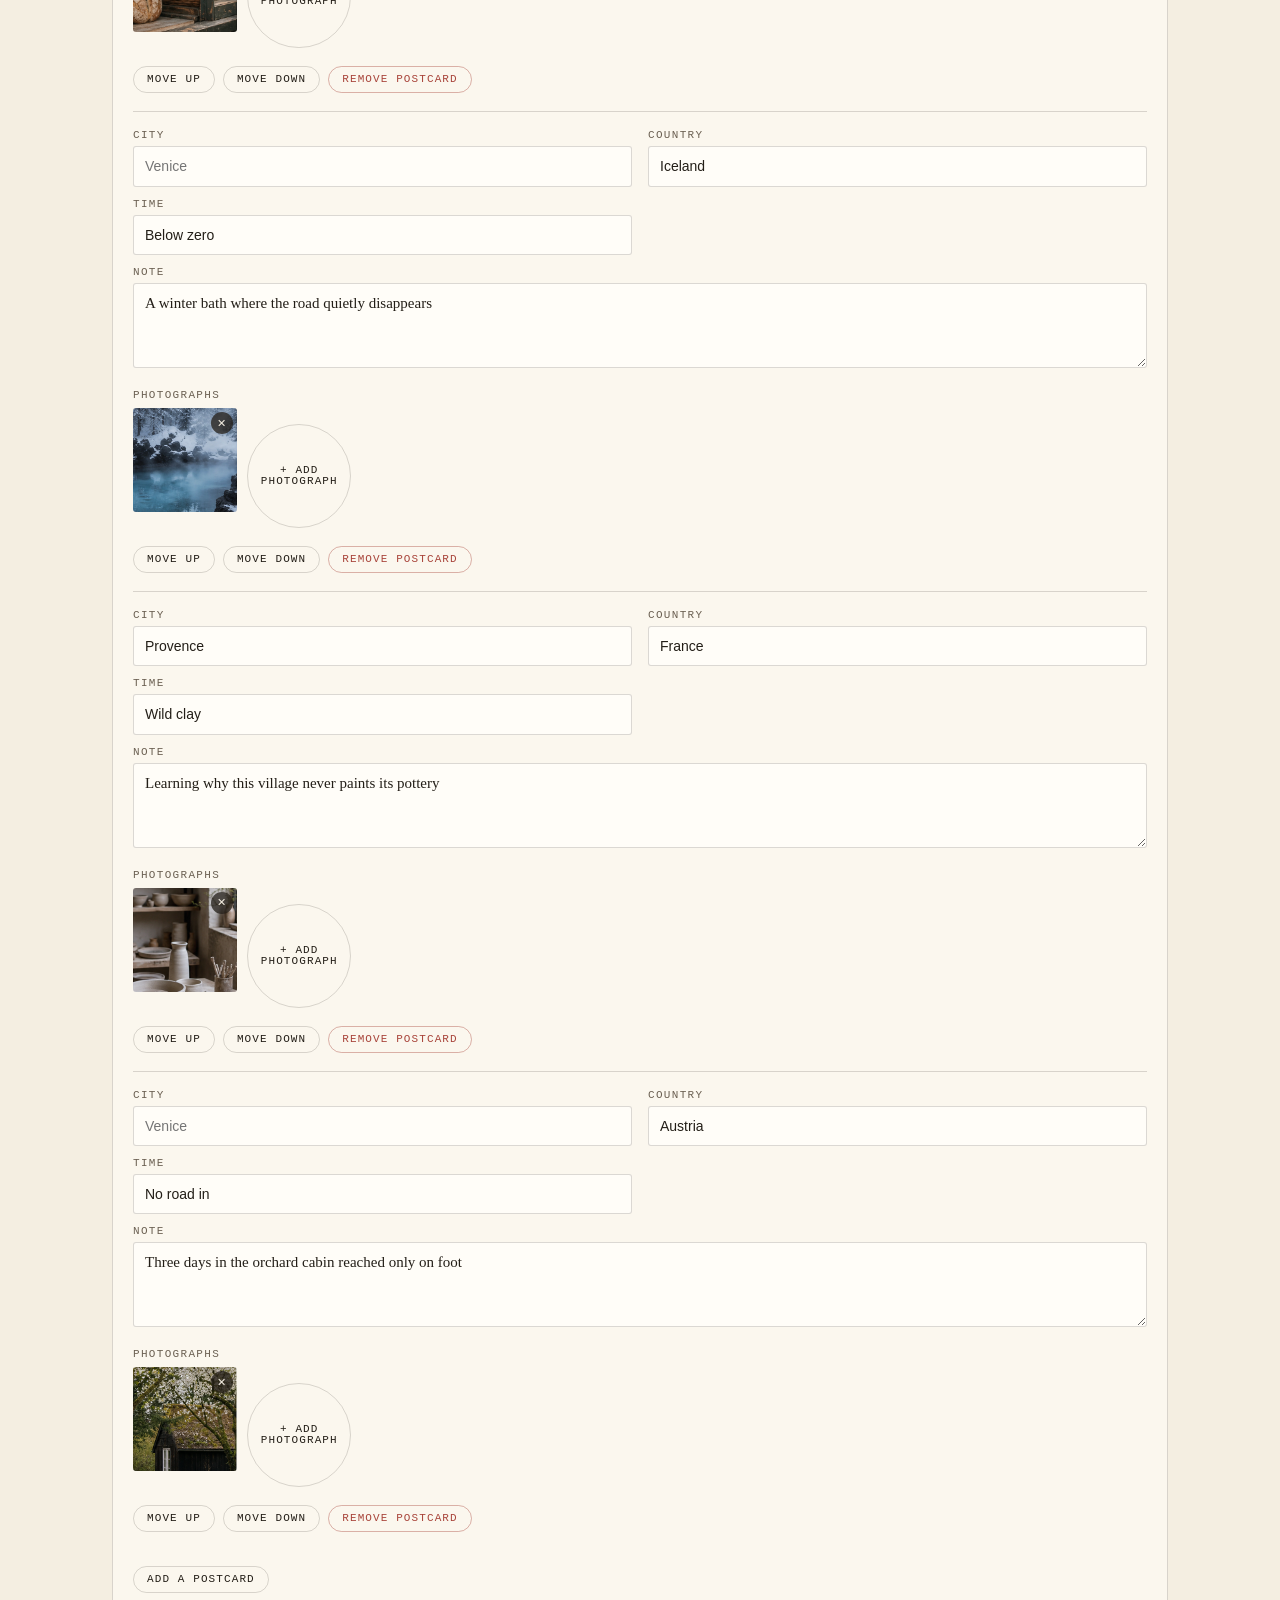
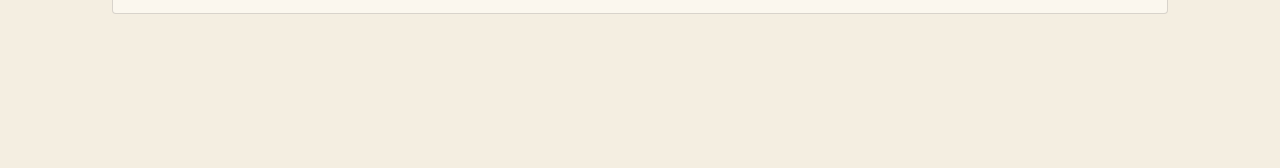
==== commit 2c2f3d16: "Reframe elseaway as visual storytelling and add collaboration stories" ====
--- a/admin/index.html
+++ b/admin/index.html
@@ -7,8 +7,8 @@
   <title>elseaway — Studio</title>
   <link rel="icon" href="../assets/favicon.svg" type="image/svg+xml">
   <!-- Bump this asset version whenever Studio CSS or JavaScript changes. -->
-  <link rel="stylesheet" href="/admin/admin.css?v=20260810.1">
-  <script src="/admin/admin.js?v=20260803.2" type="module" defer></script>
+  <link rel="stylesheet" href="/admin/admin.css?v=20261012.5">
+  <script src="/admin/admin.js?v=20261012.5" type="module" defer></script>
 </head>
 <body>
   <a class="skip-link" href="#workspace">Skip to the editor</a>
@@ -17,6 +17,7 @@
     <span class="wordmark">elseaway<i>°</i></span>
     <nav class="tabs" aria-label="Sections">
       <button type="button" class="tab" data-view="postcards" aria-current="true">Postcards</button>
+      <button type="button" class="tab" data-view="collaborations">Collaborations</button>
       <button type="button" class="tab" data-view="photos">Photographs</button>
       <button type="button" class="tab" data-view="details">Details</button>
     </nav>
--- a/admin/admin.css
+++ b/admin/admin.css
@@ -38,16 +38,16 @@
 
 .bar { position: sticky; z-index: 20; top: 0; display: flex; gap: 26px; align-items: center; padding: 0 22px; height: 66px; background: rgba(244,238,225,.94); backdrop-filter: blur(12px); border-bottom: 1px solid var(--line); }
 .wordmark { font: 500 24px/1.1 var(--display); letter-spacing: -.025em; }
-.wordmark i { color: var(--amber); font-style: normal; font-size: 10px; vertical-align: super; }
+.wordmark i { color: var(--amber); font-style: normal; font-size: 11px; vertical-align: super; }
 .tabs { display: flex; gap: 4px; }
-.tab { padding: 8px 14px; border: 0; border-radius: 999px; background: transparent; color: var(--muted); font: 500 10px/1 var(--mono); letter-spacing: .12em; text-transform: uppercase; }
+.tab { padding: 8px 14px; border: 0; border-radius: 999px; background: transparent; color: var(--muted); font: 500 11px/1 var(--mono); letter-spacing: .12em; text-transform: uppercase; }
 .tab:hover { color: var(--ink); }
 .tab[aria-current="true"] { background: var(--green); color: #f1ead9; }
 .bar-actions { display: flex; gap: 16px; align-items: center; margin-left: auto; }
-.status { margin: 0; color: var(--muted); font: 500 10px/1.4 var(--mono); letter-spacing: .08em; text-transform: uppercase; }
+.status { margin: 0; color: var(--muted); font: 500 11px/1.4 var(--mono); letter-spacing: .08em; text-transform: uppercase; }
 .status[data-tone="error"] { color: var(--danger); text-transform: none; letter-spacing: 0; font-family: var(--sans); font-size: 13px; }
 .status[data-tone="saved"] { color: var(--green); }
-.publish { padding: 11px 22px; border: 1px solid var(--green); border-radius: 999px; background: var(--green); color: #f1ead9; font: 500 10px/1 var(--mono); letter-spacing: .14em; text-transform: uppercase; transition: opacity .2s; }
+.publish { padding: 11px 22px; border: 1px solid var(--green); border-radius: 999px; background: var(--green); color: #f1ead9; font: 500 11px/1 var(--mono); letter-spacing: .14em; text-transform: uppercase; transition: opacity .2s; }
 .publish[disabled] { opacity: .32; cursor: default; }
 
 .workspace { max-width: 1100px; margin: 0 auto; padding: 34px 22px 120px; }
@@ -59,27 +59,27 @@
 .season { margin-bottom: 34px; border: 1px solid var(--line); border-radius: 4px; background: var(--card); }
 .season > summary { display: flex; gap: 14px; align-items: baseline; padding: 16px 20px; cursor: pointer; }
 .season > summary h2 { margin: 0; font-size: 23px; }
-.season-film { color: var(--amber); font: 500 9px/1 var(--mono); letter-spacing: .16em; text-transform: uppercase; }
-.season-tally { margin-left: auto; color: var(--muted); font: 500 9px/1 var(--mono); letter-spacing: .1em; }
+.season-film { color: var(--amber); font: 500 11px/1 var(--mono); letter-spacing: .16em; text-transform: uppercase; }
+.season-tally { margin-left: auto; color: var(--muted); font: 500 11px/1 var(--mono); letter-spacing: .1em; }
 .season-body { padding: 0 20px 20px; }
 
 .card { display: grid; grid-template-columns: 132px minmax(0, 1fr); gap: 18px; padding: 18px 0; border-top: 1px solid var(--line); }
 .thumb { position: relative; aspect-ratio: 4 / 5; overflow: hidden; border-radius: 3px; background: #e6ded0; }
 .thumb img { display: block; width: 100%; height: 100%; object-fit: cover; }
-.thumb button { position: absolute; inset: auto 0 0; padding: 7px; border: 0; background: rgba(35,30,23,.82); color: #f4eee1; font: 500 8px/1 var(--mono); letter-spacing: .1em; text-transform: uppercase; }
+.thumb button { position: absolute; inset: auto 0 0; padding: 7px; border: 0; background: rgba(35,30,23,.82); color: #f4eee1; font: 500 11px/1 var(--mono); letter-spacing: .1em; text-transform: uppercase; }
 .thumb.is-empty { display: grid; place-items: center; border: 1px dashed var(--line); }
 
 .fields { display: grid; grid-template-columns: repeat(2, minmax(0, 1fr)); gap: 12px 16px; }
 .field { display: flex; flex-direction: column; gap: 5px; }
 .field.wide { grid-column: 1 / -1; }
-.field label { color: var(--muted); font: 500 9px/1 var(--mono); letter-spacing: .12em; text-transform: uppercase; }
+.field label { color: var(--muted); font: 500 11px/1 var(--mono); letter-spacing: .12em; text-transform: uppercase; }
 .field input, .field textarea, .field select { padding: 9px 11px; border: 1px solid var(--line); border-radius: 3px; background: #fffdf8; color: var(--ink); font: 14px/1.45 var(--sans); }
 .field textarea { resize: vertical; min-height: 68px; font-family: var(--serif); font-size: 15px; }
 .field small { color: var(--muted); font-size: 11px; }
-.field .slug-note { font-family: var(--mono); font-size: 10px; }
+.field .slug-note { font-family: var(--mono); font-size: 11px; }
 
 .row-actions { display: flex; gap: 8px; grid-column: 1 / -1; }
-.ghost { padding: 7px 13px; border: 1px solid var(--line); border-radius: 999px; background: transparent; font: 500 9px/1 var(--mono); letter-spacing: .1em; text-transform: uppercase; }
+.ghost { padding: 7px 13px; border: 1px solid var(--line); border-radius: 999px; background: transparent; font: 500 11px/1 var(--mono); letter-spacing: .1em; text-transform: uppercase; }
 .ghost:hover { border-color: var(--ink); }
 .ghost.danger { color: var(--danger); border-color: rgba(168,68,58,.4); }
 .ghost.danger:hover { border-color: var(--danger); }
@@ -89,12 +89,19 @@
    their own, shown beneath the fields instead of beside them. */
 .postcard-card { grid-template-columns: 1fr; }
 .photo-field { grid-column: 1 / -1; display: flex; flex-direction: column; gap: 7px; margin-top: 4px; }
-.photo-field > label { color: var(--muted); font: 500 9px/1 var(--mono); letter-spacing: .12em; text-transform: uppercase; }
+.photo-field > label { color: var(--muted); font: 500 11px/1 var(--mono); letter-spacing: .12em; text-transform: uppercase; }
 .photo-grid { display: grid; grid-template-columns: repeat(auto-fill, minmax(100px, 1fr)); gap: 10px; }
 .photo-thumb { position: relative; aspect-ratio: 1; overflow: hidden; border-radius: 3px; background: #e6ded0; }
 .photo-thumb img { display: block; width: 100%; height: 100%; object-fit: cover; }
-.photo-thumb button { position: absolute; top: 4px; right: 4px; width: 22px; height: 22px; padding: 0; border: 0; border-radius: 50%; background: rgba(35,30,23,.75); color: #f4eee1; font-size: 11px; line-height: 1; }
-.photo-thumb button:hover { background: var(--danger); }
+.photo-thumb > button { position: absolute; top: 4px; right: 4px; width: 22px; height: 22px; padding: 0; border: 0; border-radius: 50%; background: rgba(35,30,23,.75); color: #f4eee1; font-size: 11px; line-height: 1; }
+.photo-thumb > button:hover { background: var(--danger); }
+/* Collaborations carry an ordered gallery, so each thumbnail gets a small
+   action row instead of a single remove button: move earlier, move later,
+   remove. The first photograph is always the cover. */
+.photo-thumb-actions { position: absolute; inset: auto 4px 4px; display: flex; gap: 4px; }
+.photo-thumb-actions button { flex: 1; height: 22px; padding: 0; border: 0; border-radius: 3px; background: rgba(35,30,23,.75); color: #f4eee1; font-size: 11px; line-height: 1; }
+.photo-thumb-actions button:hover:not(:disabled) { background: var(--danger); }
+.photo-thumb-actions button:disabled { opacity: .35; cursor: default; }
 .photo-add { aspect-ratio: 1; display: grid; place-items: center; text-align: center; }
 
 .problems { margin: 0 0 22px; padding: 14px 18px; border-left: 3px solid var(--danger); background: rgba(168,68,58,.07); }
@@ -110,13 +117,13 @@
 .upload { position: relative; display: block; padding: 24px 20px; margin-bottom: 20px; border: 1px dashed rgba(35,30,23,.28); border-radius: 4px; text-align: center; cursor: pointer; transition: border-color .16s, background .16s; }
 .upload:hover { border-color: var(--ink); background: rgba(255,255,255,.35); }
 .upload input { position: absolute; width: 1px; height: 1px; margin: -1px; overflow: hidden; clip: rect(0 0 0 0); white-space: nowrap; }
-.upload-action { display: inline-flex; align-items: center; justify-content: center; min-height: 40px; padding: 0 18px; border-radius: 999px; background: var(--green); color: #f1ead9; font: 500 10px/1 var(--mono); letter-spacing: .11em; text-transform: uppercase; }
+.upload-action { display: inline-flex; align-items: center; justify-content: center; min-height: 40px; padding: 0 18px; border-radius: 999px; background: var(--green); color: #f1ead9; font: 500 11px/1 var(--mono); letter-spacing: .11em; text-transform: uppercase; }
 .upload-title { display: block; margin-top: 11px; font-family: var(--serif); font-size: 17px; }
 .upload small { display: block; margin-top: 3px; color: var(--muted); font-size: 12px; }
 .upload:focus-within .upload-action { outline: 2px solid var(--ink); outline-offset: 3px; }
 .upload.is-disabled { cursor: not-allowed; opacity: .58; }
 .upload.is-disabled:hover { border-color: rgba(35,30,23,.28); background: transparent; }
-.reconnect { display: block; margin: -4px auto 20px; padding: 10px 16px; border: 1px solid var(--danger); border-radius: 999px; background: transparent; color: var(--danger); font: 600 10px/1 var(--mono); letter-spacing: .1em; text-transform: uppercase; }
+.reconnect { display: block; margin: -4px auto 20px; padding: 10px 16px; border: 1px solid var(--danger); border-radius: 999px; background: transparent; color: var(--danger); font: 600 11px/1 var(--mono); letter-spacing: .1em; text-transform: uppercase; }
 .reconnect[hidden] { display: none; }
 .reconnect:hover { background: rgba(168,68,58,.07); }
 .picker-grid { display: grid; grid-template-columns: repeat(auto-fill, minmax(132px, 1fr)); gap: 12px; }
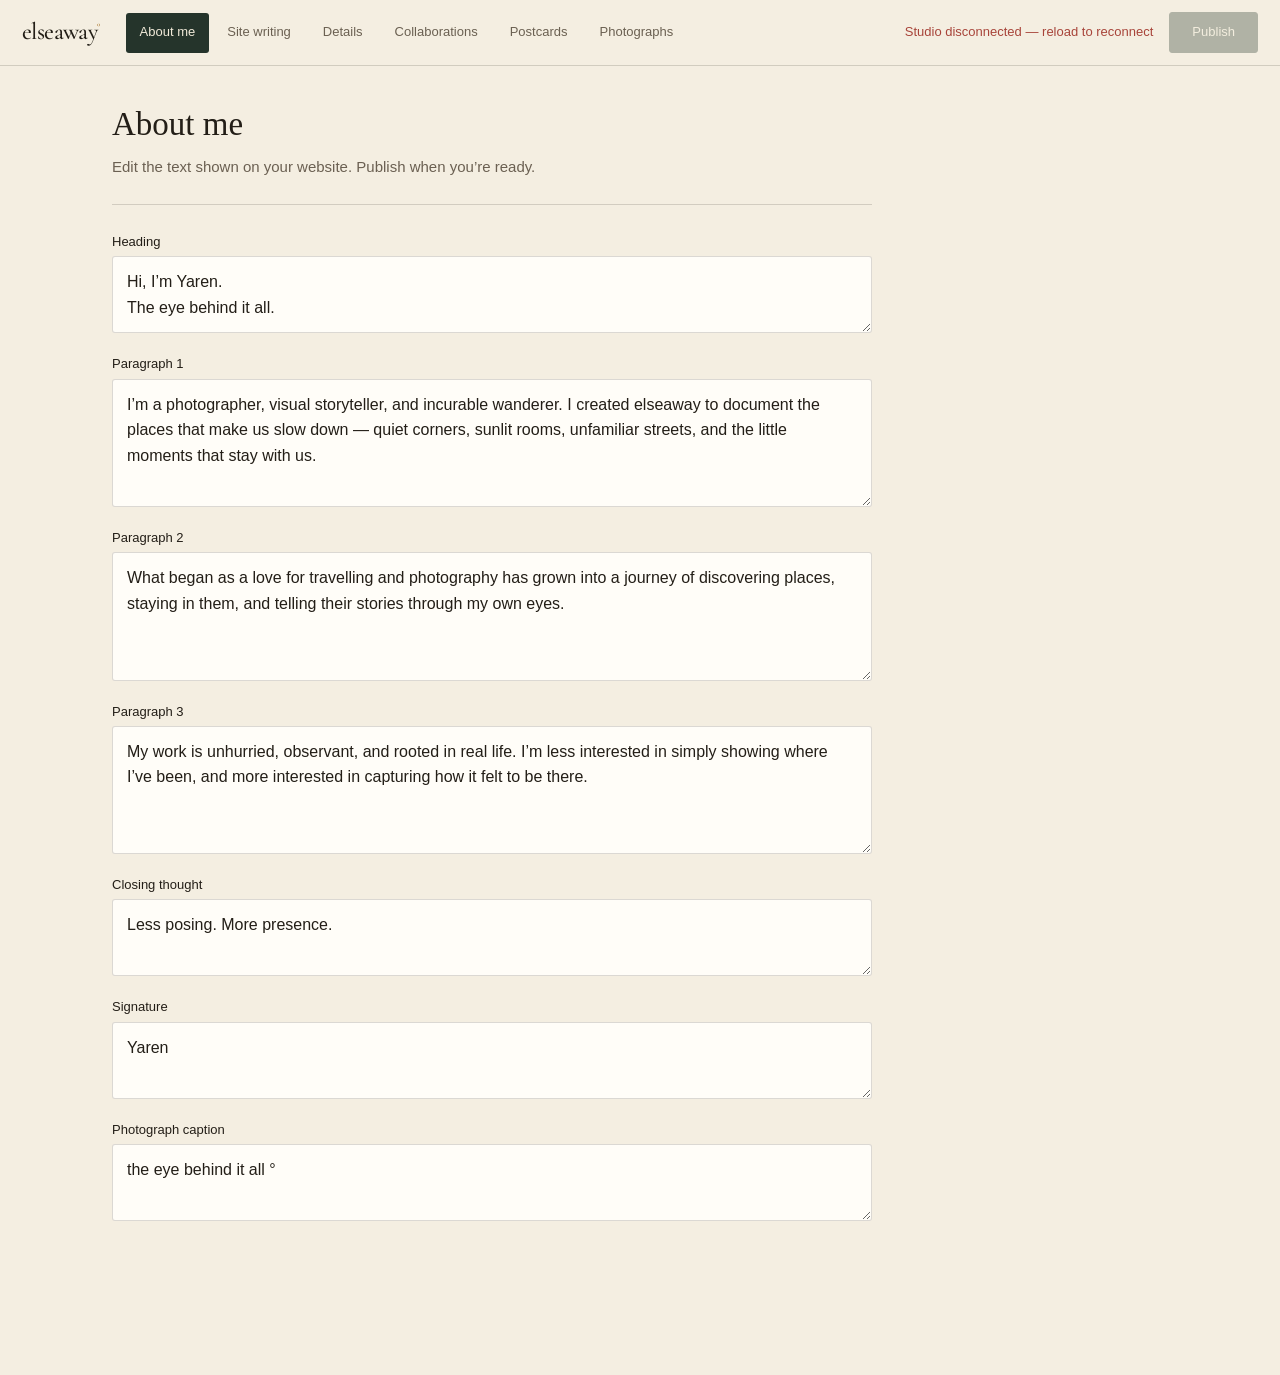
==== commit 80ba2df7: "Add editable site writing and separate postcard and collaboration collections" ====
--- a/admin/index.html
+++ b/admin/index.html
@@ -7,8 +7,9 @@
   <title>elseaway — Studio</title>
   <link rel="icon" href="../assets/favicon.svg" type="image/svg+xml">
   <!-- Bump this asset version whenever Studio CSS or JavaScript changes. -->
-  <link rel="stylesheet" href="/admin/admin.css?v=20261012.5">
-  <script src="/admin/admin.js?v=20261012.5" type="module" defer></script>
+  <link rel="stylesheet" href="/admin/admin.css?v=20261014.2">
+  <script src="/copy-fields.js?v=20261014.2" defer></script>
+  <script src="/admin/admin.js?v=20261014.2" type="module" defer></script>
 </head>
 <body>
   <a class="skip-link" href="#workspace">Skip to the editor</a>
@@ -16,10 +17,12 @@
   <header class="bar">
     <span class="wordmark">elseaway<i>°</i></span>
     <nav class="tabs" aria-label="Sections">
-      <button type="button" class="tab" data-view="postcards" aria-current="true">Postcards</button>
+      <button type="button" class="tab" data-view="about" aria-current="true">About me</button>
+      <button type="button" class="tab" data-view="writing">Site writing</button>
+      <button type="button" class="tab" data-view="details">Details</button>
       <button type="button" class="tab" data-view="collaborations">Collaborations</button>
+      <button type="button" class="tab" data-view="postcards">Postcards</button>
       <button type="button" class="tab" data-view="photos">Photographs</button>
-      <button type="button" class="tab" data-view="details">Details</button>
     </nav>
     <div class="bar-actions">
       <p class="status" role="status" data-status></p>
--- a/admin/admin.css
+++ b/admin/admin.css
@@ -38,16 +38,16 @@
 
 .bar { position: sticky; z-index: 20; top: 0; display: flex; gap: 26px; align-items: center; padding: 0 22px; height: 66px; background: rgba(244,238,225,.94); backdrop-filter: blur(12px); border-bottom: 1px solid var(--line); }
 .wordmark { font: 500 24px/1.1 var(--display); letter-spacing: -.025em; }
-.wordmark i { color: var(--amber); font-style: normal; font-size: 11px; vertical-align: super; }
+.wordmark i { color: var(--amber); font-style: normal; font-size: 10px; vertical-align: super; }
 .tabs { display: flex; gap: 4px; }
-.tab { padding: 8px 14px; border: 0; border-radius: 999px; background: transparent; color: var(--muted); font: 500 11px/1 var(--mono); letter-spacing: .12em; text-transform: uppercase; }
+.tab { padding: 8px 14px; border: 0; border-radius: 999px; background: transparent; color: var(--muted); font: 500 10px/1 var(--mono); letter-spacing: .12em; text-transform: uppercase; }
 .tab:hover { color: var(--ink); }
 .tab[aria-current="true"] { background: var(--green); color: #f1ead9; }
 .bar-actions { display: flex; gap: 16px; align-items: center; margin-left: auto; }
-.status { margin: 0; color: var(--muted); font: 500 11px/1.4 var(--mono); letter-spacing: .08em; text-transform: uppercase; }
+.status { margin: 0; color: var(--muted); font: 500 10px/1.4 var(--mono); letter-spacing: .08em; text-transform: uppercase; }
 .status[data-tone="error"] { color: var(--danger); text-transform: none; letter-spacing: 0; font-family: var(--sans); font-size: 13px; }
 .status[data-tone="saved"] { color: var(--green); }
-.publish { padding: 11px 22px; border: 1px solid var(--green); border-radius: 999px; background: var(--green); color: #f1ead9; font: 500 11px/1 var(--mono); letter-spacing: .14em; text-transform: uppercase; transition: opacity .2s; }
+.publish { padding: 11px 22px; border: 1px solid var(--green); border-radius: 999px; background: var(--green); color: #f1ead9; font: 500 10px/1 var(--mono); letter-spacing: .14em; text-transform: uppercase; transition: opacity .2s; }
 .publish[disabled] { opacity: .32; cursor: default; }
 
 .workspace { max-width: 1100px; margin: 0 auto; padding: 34px 22px 120px; }
@@ -59,27 +59,27 @@
 .season { margin-bottom: 34px; border: 1px solid var(--line); border-radius: 4px; background: var(--card); }
 .season > summary { display: flex; gap: 14px; align-items: baseline; padding: 16px 20px; cursor: pointer; }
 .season > summary h2 { margin: 0; font-size: 23px; }
-.season-film { color: var(--amber); font: 500 11px/1 var(--mono); letter-spacing: .16em; text-transform: uppercase; }
-.season-tally { margin-left: auto; color: var(--muted); font: 500 11px/1 var(--mono); letter-spacing: .1em; }
+.season-film { color: var(--amber); font: 500 9px/1 var(--mono); letter-spacing: .16em; text-transform: uppercase; }
+.season-tally { margin-left: auto; color: var(--muted); font: 500 9px/1 var(--mono); letter-spacing: .1em; }
 .season-body { padding: 0 20px 20px; }
 
 .card { display: grid; grid-template-columns: 132px minmax(0, 1fr); gap: 18px; padding: 18px 0; border-top: 1px solid var(--line); }
 .thumb { position: relative; aspect-ratio: 4 / 5; overflow: hidden; border-radius: 3px; background: #e6ded0; }
 .thumb img { display: block; width: 100%; height: 100%; object-fit: cover; }
-.thumb button { position: absolute; inset: auto 0 0; padding: 7px; border: 0; background: rgba(35,30,23,.82); color: #f4eee1; font: 500 11px/1 var(--mono); letter-spacing: .1em; text-transform: uppercase; }
+.thumb button { position: absolute; inset: auto 0 0; padding: 7px; border: 0; background: rgba(35,30,23,.82); color: #f4eee1; font: 500 8px/1 var(--mono); letter-spacing: .1em; text-transform: uppercase; }
 .thumb.is-empty { display: grid; place-items: center; border: 1px dashed var(--line); }
 
 .fields { display: grid; grid-template-columns: repeat(2, minmax(0, 1fr)); gap: 12px 16px; }
 .field { display: flex; flex-direction: column; gap: 5px; }
 .field.wide { grid-column: 1 / -1; }
-.field label { color: var(--muted); font: 500 11px/1 var(--mono); letter-spacing: .12em; text-transform: uppercase; }
+.field label { color: var(--muted); font: 500 9px/1 var(--mono); letter-spacing: .12em; text-transform: uppercase; }
 .field input, .field textarea, .field select { padding: 9px 11px; border: 1px solid var(--line); border-radius: 3px; background: #fffdf8; color: var(--ink); font: 14px/1.45 var(--sans); }
 .field textarea { resize: vertical; min-height: 68px; font-family: var(--serif); font-size: 15px; }
 .field small { color: var(--muted); font-size: 11px; }
-.field .slug-note { font-family: var(--mono); font-size: 11px; }
+.field .slug-note { font-family: var(--mono); font-size: 10px; }
 
 .row-actions { display: flex; gap: 8px; grid-column: 1 / -1; }
-.ghost { padding: 7px 13px; border: 1px solid var(--line); border-radius: 999px; background: transparent; font: 500 11px/1 var(--mono); letter-spacing: .1em; text-transform: uppercase; }
+.ghost { padding: 7px 13px; border: 1px solid var(--line); border-radius: 999px; background: transparent; font: 500 9px/1 var(--mono); letter-spacing: .1em; text-transform: uppercase; }
 .ghost:hover { border-color: var(--ink); }
 .ghost.danger { color: var(--danger); border-color: rgba(168,68,58,.4); }
 .ghost.danger:hover { border-color: var(--danger); }
@@ -89,19 +89,12 @@
    their own, shown beneath the fields instead of beside them. */
 .postcard-card { grid-template-columns: 1fr; }
 .photo-field { grid-column: 1 / -1; display: flex; flex-direction: column; gap: 7px; margin-top: 4px; }
-.photo-field > label { color: var(--muted); font: 500 11px/1 var(--mono); letter-spacing: .12em; text-transform: uppercase; }
+.photo-field > label { color: var(--muted); font: 500 9px/1 var(--mono); letter-spacing: .12em; text-transform: uppercase; }
 .photo-grid { display: grid; grid-template-columns: repeat(auto-fill, minmax(100px, 1fr)); gap: 10px; }
 .photo-thumb { position: relative; aspect-ratio: 1; overflow: hidden; border-radius: 3px; background: #e6ded0; }
 .photo-thumb img { display: block; width: 100%; height: 100%; object-fit: cover; }
-.photo-thumb > button { position: absolute; top: 4px; right: 4px; width: 22px; height: 22px; padding: 0; border: 0; border-radius: 50%; background: rgba(35,30,23,.75); color: #f4eee1; font-size: 11px; line-height: 1; }
-.photo-thumb > button:hover { background: var(--danger); }
-/* Collaborations carry an ordered gallery, so each thumbnail gets a small
-   action row instead of a single remove button: move earlier, move later,
-   remove. The first photograph is always the cover. */
-.photo-thumb-actions { position: absolute; inset: auto 4px 4px; display: flex; gap: 4px; }
-.photo-thumb-actions button { flex: 1; height: 22px; padding: 0; border: 0; border-radius: 3px; background: rgba(35,30,23,.75); color: #f4eee1; font-size: 11px; line-height: 1; }
-.photo-thumb-actions button:hover:not(:disabled) { background: var(--danger); }
-.photo-thumb-actions button:disabled { opacity: .35; cursor: default; }
+.photo-thumb button { position: absolute; top: 4px; right: 4px; width: 22px; height: 22px; padding: 0; border: 0; border-radius: 50%; background: rgba(35,30,23,.75); color: #f4eee1; font-size: 11px; line-height: 1; }
+.photo-thumb button:hover { background: var(--danger); }
 .photo-add { aspect-ratio: 1; display: grid; place-items: center; text-align: center; }
 
 .problems { margin: 0 0 22px; padding: 14px 18px; border-left: 3px solid var(--danger); background: rgba(168,68,58,.07); }
@@ -117,13 +110,13 @@
 .upload { position: relative; display: block; padding: 24px 20px; margin-bottom: 20px; border: 1px dashed rgba(35,30,23,.28); border-radius: 4px; text-align: center; cursor: pointer; transition: border-color .16s, background .16s; }
 .upload:hover { border-color: var(--ink); background: rgba(255,255,255,.35); }
 .upload input { position: absolute; width: 1px; height: 1px; margin: -1px; overflow: hidden; clip: rect(0 0 0 0); white-space: nowrap; }
-.upload-action { display: inline-flex; align-items: center; justify-content: center; min-height: 40px; padding: 0 18px; border-radius: 999px; background: var(--green); color: #f1ead9; font: 500 11px/1 var(--mono); letter-spacing: .11em; text-transform: uppercase; }
+.upload-action { display: inline-flex; align-items: center; justify-content: center; min-height: 40px; padding: 0 18px; border-radius: 999px; background: var(--green); color: #f1ead9; font: 500 10px/1 var(--mono); letter-spacing: .11em; text-transform: uppercase; }
 .upload-title { display: block; margin-top: 11px; font-family: var(--serif); font-size: 17px; }
 .upload small { display: block; margin-top: 3px; color: var(--muted); font-size: 12px; }
 .upload:focus-within .upload-action { outline: 2px solid var(--ink); outline-offset: 3px; }
 .upload.is-disabled { cursor: not-allowed; opacity: .58; }
 .upload.is-disabled:hover { border-color: rgba(35,30,23,.28); background: transparent; }
-.reconnect { display: block; margin: -4px auto 20px; padding: 10px 16px; border: 1px solid var(--danger); border-radius: 999px; background: transparent; color: var(--danger); font: 600 11px/1 var(--mono); letter-spacing: .1em; text-transform: uppercase; }
+.reconnect { display: block; margin: -4px auto 20px; padding: 10px 16px; border: 1px solid var(--danger); border-radius: 999px; background: transparent; color: var(--danger); font: 600 10px/1 var(--mono); letter-spacing: .1em; text-transform: uppercase; }
 .reconnect[hidden] { display: none; }
 .reconnect:hover { background: rgba(168,68,58,.07); }
 .picker-grid { display: grid; grid-template-columns: repeat(auto-fill, minmax(132px, 1fr)); gap: 12px; }
@@ -144,3 +137,22 @@
 @media (prefers-reduced-motion: reduce) {
   * { transition-duration: .01ms !important; animation-duration: .01ms !important; }
 }
+
+/* Writing uses a single, quiet column with clear section boundaries. */
+.writing-editor { max-width: 760px; }
+.writing-section { padding: 28px 0 34px; border-top: 1px solid var(--line); }
+.writing-section h2 { margin: 0 0 22px; font-size: 25px; }
+.writing-section .fields { gap: 22px; }
+.field label { font: 500 13px/1.4 var(--sans); letter-spacing: 0; text-transform: none; color: var(--ink); }
+.writing-section textarea { font: 16px/1.6 var(--sans); padding: 12px 14px; }
+.tab { font: 500 13px/1.3 var(--sans); letter-spacing: 0; text-transform: none; border-radius: 3px; white-space: nowrap; min-height: 40px; }
+.publish { border-radius: 3px; font: 500 13px/1.3 var(--sans); letter-spacing: 0; text-transform: none; }
+.sr-only { position: absolute; width: 1px; height: 1px; padding: 0; overflow: hidden; clip: rect(0,0,0,0); white-space: nowrap; }
+@media (max-width: 540px) {
+  .bar-actions { gap: 10px; }
+  .status { max-width: 145px; font-size: 11px; }
+  .publish { padding: 10px 14px; }
+  .workspace { padding: 28px 16px 80px; }
+}
+
+.collection-editor-empty { padding-top: 24px; color: var(--muted); }
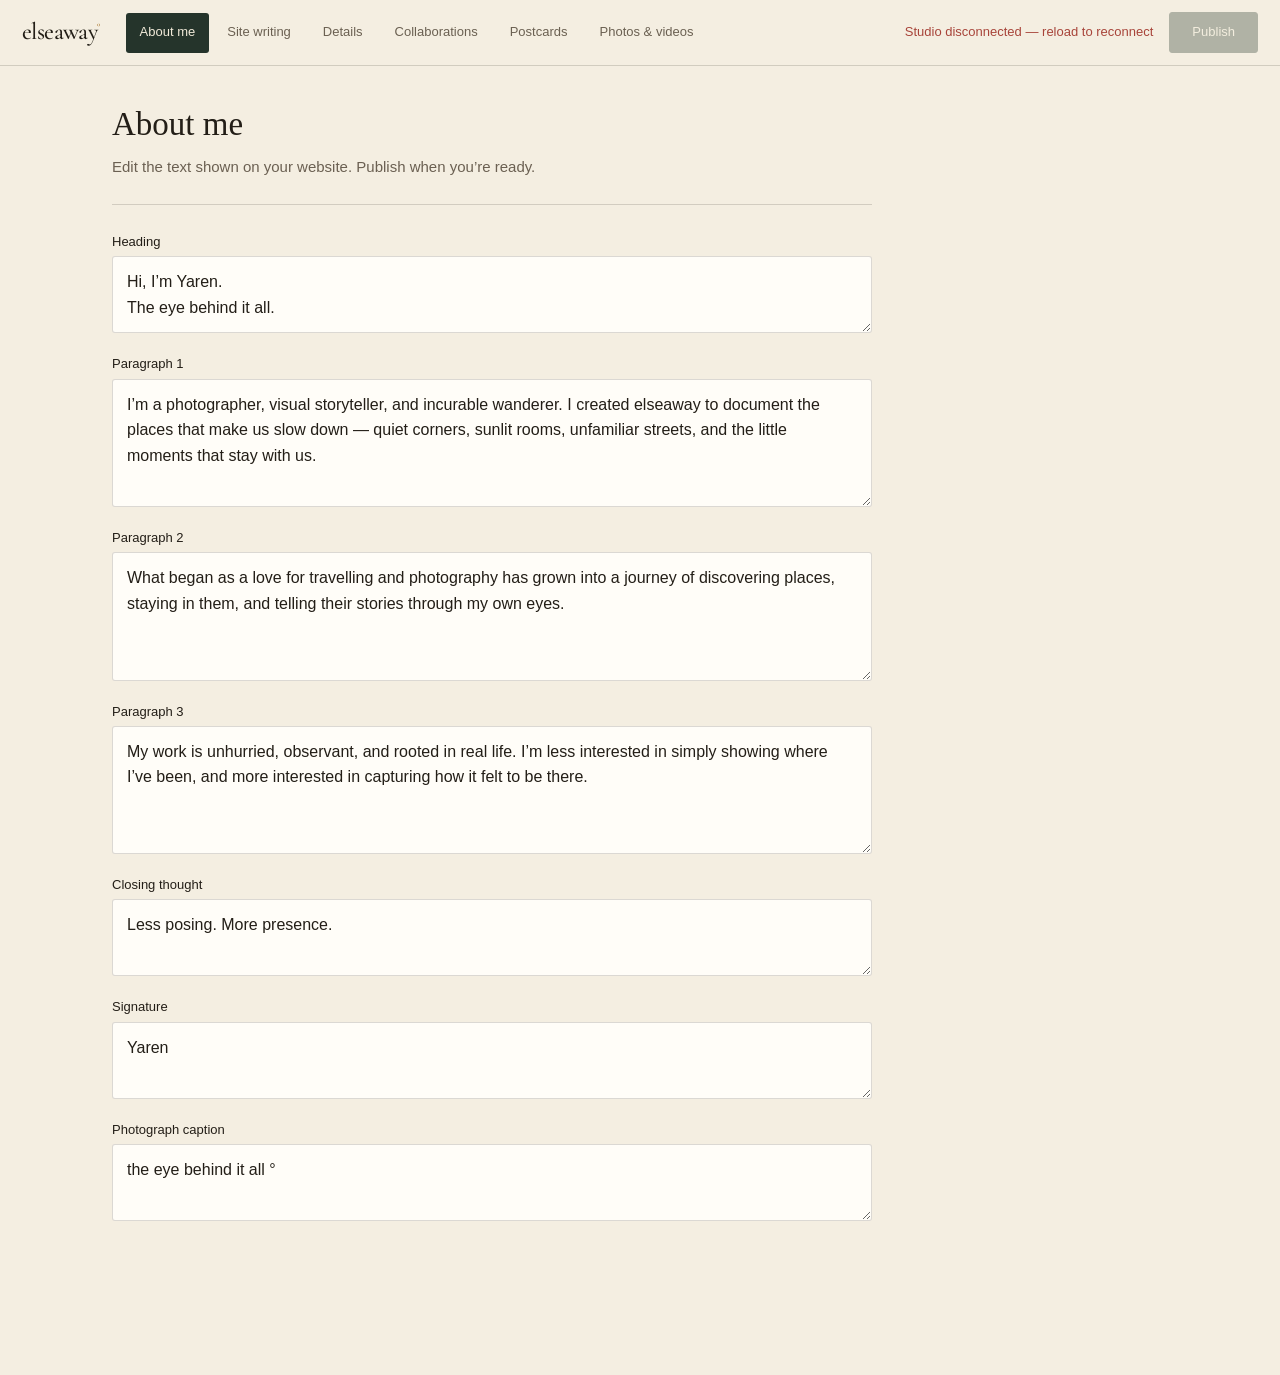
==== commit e7f85380: "Add video support (up to 4K with sound) to postcards and collaborations Studio uploads videos to R2 " ====
--- a/admin/index.html
+++ b/admin/index.html
@@ -7,9 +7,9 @@
   <title>elseaway — Studio</title>
   <link rel="icon" href="../assets/favicon.svg" type="image/svg+xml">
   <!-- Bump this asset version whenever Studio CSS or JavaScript changes. -->
-  <link rel="stylesheet" href="/admin/admin.css?v=20261014.2">
-  <script src="/copy-fields.js?v=20261014.2" defer></script>
-  <script src="/admin/admin.js?v=20261014.2" type="module" defer></script>
+  <link rel="stylesheet" href="/admin/admin.css?v=20261026.1">
+  <script src="/copy-fields.js?v=20261026.1" defer></script>
+  <script src="/admin/admin.js?v=20261026.1" type="module" defer></script>
 </head>
 <body>
   <a class="skip-link" href="#workspace">Skip to the editor</a>
@@ -22,7 +22,7 @@
       <button type="button" class="tab" data-view="details">Details</button>
       <button type="button" class="tab" data-view="collaborations">Collaborations</button>
       <button type="button" class="tab" data-view="postcards">Postcards</button>
-      <button type="button" class="tab" data-view="photos">Photographs</button>
+      <button type="button" class="tab" data-view="photos">Photos &amp; videos</button>
     </nav>
     <div class="bar-actions">
       <p class="status" role="status" data-status></p>
@@ -37,7 +37,7 @@
   <div class="dialog-backdrop" data-picker hidden>
     <div class="dialog" role="dialog" aria-modal="true" aria-labelledby="picker-title">
       <div class="dialog-head">
-        <h2 id="picker-title">Choose a photograph</h2>
+        <h2 id="picker-title">Choose a photograph or video</h2>
         <button type="button" class="ghost" data-picker-close>Close</button>
       </div>
       <label class="upload">
@@ -46,8 +46,16 @@
         <span class="upload-title">From your computer</span>
         <small>Upload starts automatically after you choose. Large photographs are resized before they are sent.</small>
       </label>
+      <label class="upload">
+        <input type="file" accept="video/mp4,video/quicktime,video/webm,video/ogg,.mp4,.m4v,.mov,.webm,.ogv" multiple data-upload-video>
+        <span class="upload-action" data-upload-video-action>Choose &amp; upload videos</span>
+        <span class="upload-title">Videos, up to 4K with sound</span>
+        <small>mp4, mov, m4v or webm, up to 5 GB each. Videos are sent as they are, in pieces, so big files are fine — keep the tab open until it finishes.</small>
+      </label>
       <button type="button" class="reconnect" data-reconnect hidden>Reload Studio to reconnect</button>
       <div class="picker-grid" data-picker-grid></div>
+      <h3 class="picker-subhead">Videos</h3>
+      <div class="picker-grid" data-picker-video-grid></div>
     </div>
   </div>
 </body>
--- a/admin/admin.css
+++ b/admin/admin.css
@@ -156,3 +156,10 @@
 }
 
 .collection-editor-empty { padding-top: 24px; color: var(--muted); }
+
+/* Videos sit beside photographs in every grid; a small badge tells them apart. */
+.photo-thumb video, .picker-grid video { display: block; width: 100%; height: 100%; object-fit: cover; pointer-events: none; }
+.picker-grid video { aspect-ratio: 1; }
+.picker-grid .is-video, .photo-thumb.is-video { position: relative; }
+.media-badge { position: absolute; left: 6px; bottom: 6px; padding: 3px 7px; border-radius: 999px; background: rgba(35,30,23,.78); color: #f4eee1; font: 500 9px/1 var(--mono); letter-spacing: .1em; text-transform: uppercase; pointer-events: none; }
+.picker-subhead { margin: 22px 0 10px; font: 500 10px/1 var(--mono); letter-spacing: .14em; text-transform: uppercase; color: var(--muted); }
